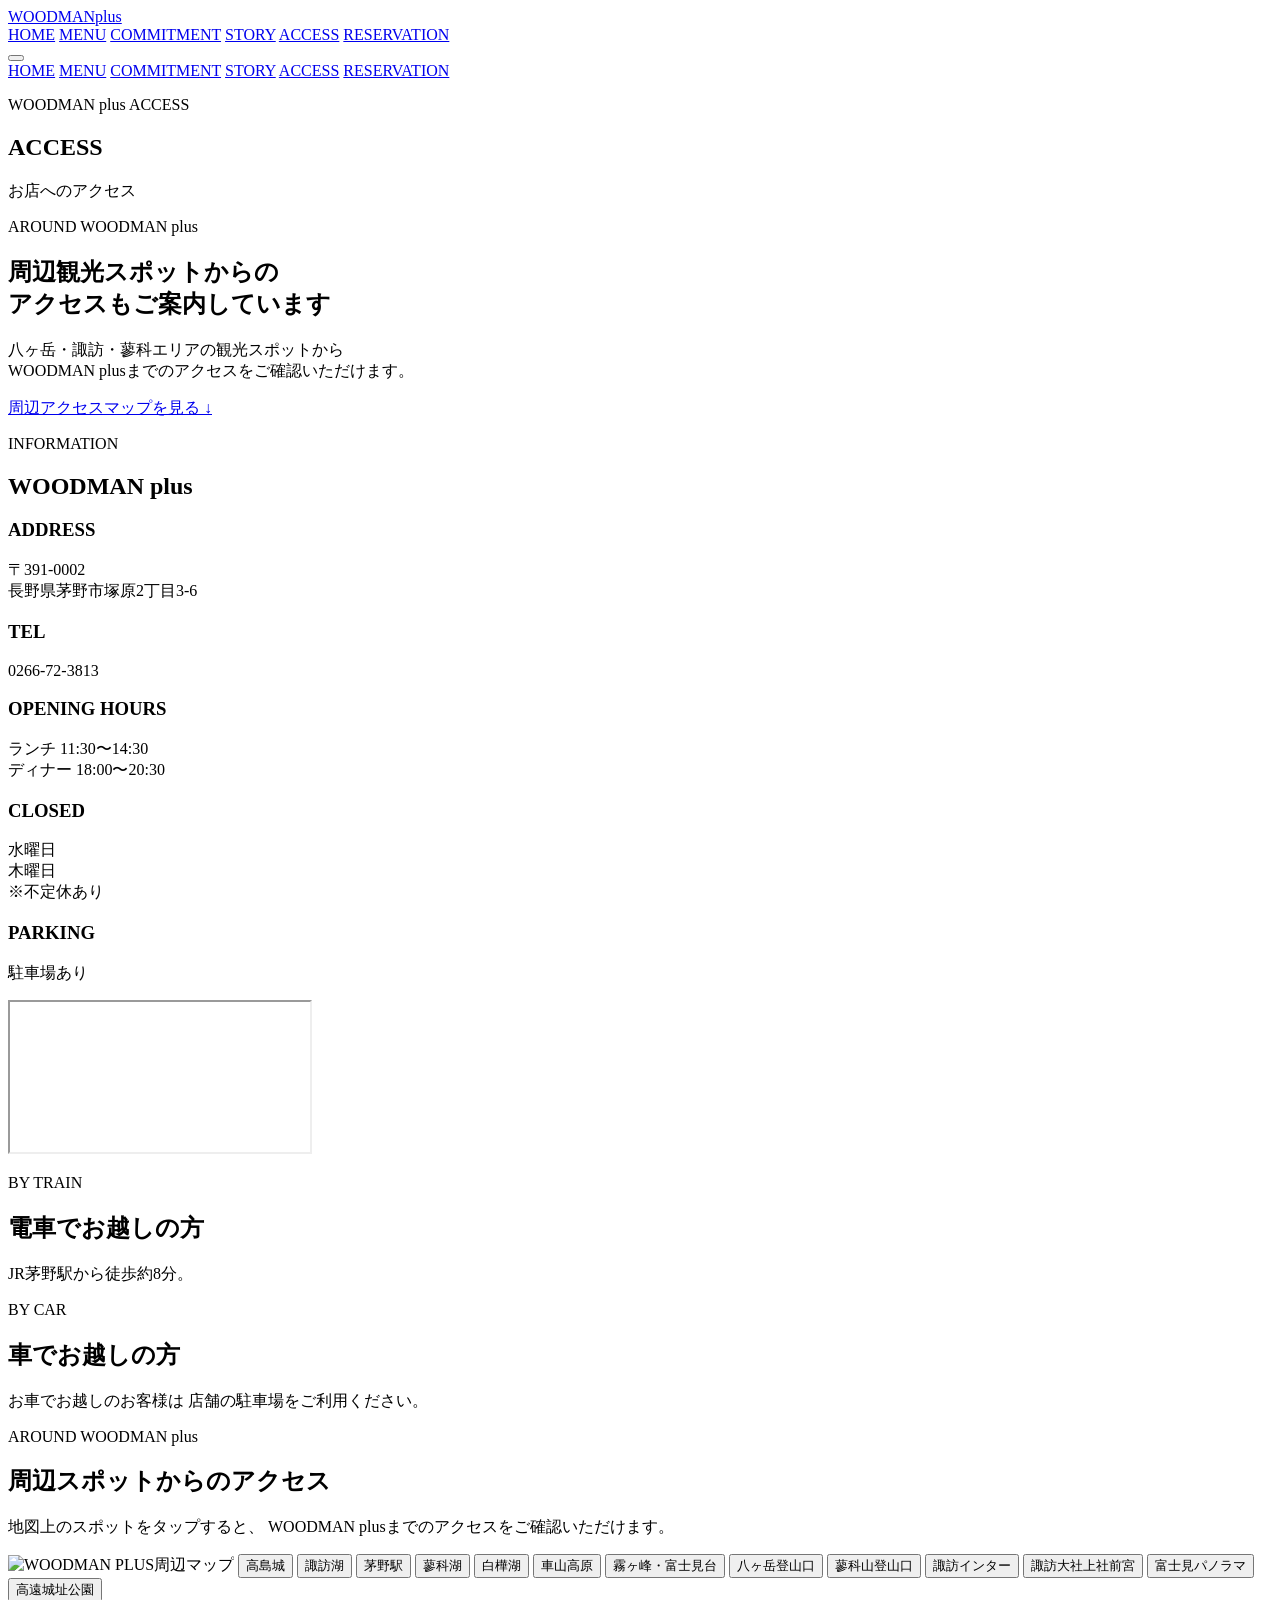
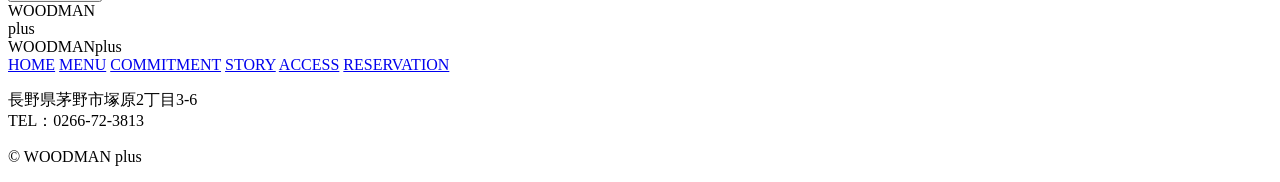
==== access.html @ de9eaa22 "Add files via upload" ====
<!DOCTYPE html>

<html lang="ja">

<head>
    <meta charset="UTF-8">
    <meta name="viewport" content="width=device-width, initial-scale=1.0">
    <title>ACCESS｜WOODMAN PLUS</title>
    <link rel="stylesheet" href="css/style.css">
    <script src="js/script.js" defer></script>
</head>

<body>

<!-- ヘッダー -->
<header class="header">
    <div class="header-inner">

        <a href="index.html" class="logo">
            WOODMAN<span>plus</span>
        </a>

        <!-- PC用ナビゲーション -->
<nav class="nav">
    <a href="index.html">HOME</a>
    <a href="menu.html">MENU</a>
    <a href="commitment.html">COMMITMENT</a>
    <a href="story.html">STORY</a>
    <a href="access.html">ACCESS</a>
    <a href="reservation.html">RESERVATION</a>
</nav>

        <!-- スマホ用メニューボタン -->
        <button
            class="menu-button"
            id="menuButton"
            aria-label="メニューを開く">

            <span></span>
            <span></span>
            <span></span>

        </button>

    </div>

    <!-- スマホ用メニュー -->
<nav class="mobile-nav" id="mobileNav">
    <a href="index.html">HOME</a>
    <a href="menu.html">MENU</a>
    <a href="commitment.html">COMMITMENT</a>
    <a href="story.html">STORY</a>
    <a href="access.html">ACCESS</a>
    <a href="reservation.html">RESERVATION</a>
</nav>

</header>


<!-- メイン -->
<main>

    <!-- ページタイトル -->
    <section class="page-hero">

        <div class="page-hero-inner">

            <p class="section-label">
                WOODMAN plus ACCESS
            </p>

            <h1>
                ACCESS
            </h1>

            <p>
                お店へのアクセス
            </p>

        </div>

    </section>


        <!-- 周辺アクセスマップへの案内 -->
    <section class="area-map-guide">

        <div class="area-map-guide-inner">

            <p class="section-label">
                AROUND WOODMAN plus
            </p>

            <h2>
                周辺観光スポットからの<br>
                アクセスもご案内しています
            </h2>

            <p>
                八ヶ岳・諏訪・蓼科エリアの観光スポットから<br>
                WOODMAN plusまでのアクセスをご確認いただけます。
            </p>

            <a
                href="#areaMap"
                class="area-map-button"
            >
                周辺アクセスマップを見る ↓
            </a>

        </div>

    </section>












    <!-- 店舗情報 -->
    <section class="access-section">

        <div class="access-inner">

            <!-- 店舗情報 -->
            <div class="access-information">

                <p class="section-label">
                    INFORMATION
                </p>

                <h2>
                    WOODMAN plus
                </h2>


                <div class="access-info-list">

                    <!-- 住所 -->
                    <div class="access-info-item">

                        <h3>
                            ADDRESS
                        </h3>

                        <p>
                            〒391-0002<br>
                            長野県茅野市塚原2丁目3-6
                        </p>

                    </div>


                    <!-- 電話番号 -->
                    <div class="access-info-item">

                        <h3>
                            TEL
                        </h3>

                        <p>
                            0266-72-3813
                        </p>

                    </div>


                    <!-- 営業時間 -->
                    <div class="access-info-item">

                        <h3>
                            OPENING HOURS
                        </h3>

                        <p>
                            ランチ 11:30〜14:30<br>
                            ディナー 18:00〜20:30
                        </p>

                    </div>


                    <!-- 定休日 -->
                    <div class="access-info-item">

                        <h3>
                            CLOSED
                        </h3>

                        <p>
                            水曜日<br>
                            木曜日<br>
                            ※不定休あり
                        </p>

                    </div>


                    <!-- 駐車場 -->
                    <div class="access-info-item">

                        <h3>
                            PARKING
                        </h3>

                        <p>
                            駐車場あり
                        </p>

                    </div>

                </div>

            </div>


            <!-- 店舗のGoogleマップ -->
            <div class="access-map">

                <iframe
                    src="https://www.google.com/maps?q=長野県茅野市塚原2丁目3-6&output=embed"
                    loading="lazy"
                    allowfullscreen>
                </iframe>

            </div>

        </div>

    </section>


    <!-- 電車でのアクセス -->
    <section class="access-route">

        <div class="access-route-inner">

            <p class="section-label">
                BY TRAIN
            </p>

            <h2>
                電車でお越しの方
            </h2>

            <p>
                JR茅野駅から徒歩約8分。
            </p>

        </div>

    </section>


    <!-- 車でのアクセス -->
    <section class="access-route access-route-dark">

        <div class="access-route-inner">

            <p class="section-label">
                BY CAR
            </p>

            <h2>
                車でお越しの方
            </h2>

            <p>
                お車でお越しのお客様は
                店舗の駐車場をご利用ください。
            </p>

        </div>

    </section>


    <!-- =========================
         周辺からのアクセスマップ
    ========================= -->

    <section class="area-access" id="areaMap">

        <div class="area-access-inner">

            <p class="section-label">
                AROUND WOODMAN plus
            </p>

            <h2>
                周辺スポットからのアクセス
            </h2>

            <p class="area-access-text">
                地図上のスポットをタップすると、
                WOODMAN plusまでのアクセスをご確認いただけます。
            </p>


            <!-- =========================
                 広域マップ
                 ここに自分で作った地図画像を入れる
            ========================= -->

            <div class="interactive-map">

                <img
                    src="images/area-map.png"
                    alt="WOODMAN PLUS周辺マップ"
                >


                <!-- 高島城 -->
                <button
                    class="map-point point-takashima"
                    data-spot="takashima"
                    type="button">

                    高島城

                </button>


                <!-- 諏訪湖 -->
                <button
                    class="map-point point-suwako"
                    data-spot="suwako"
                    type="button">

                    諏訪湖

                </button>


                <!-- 茅野駅 -->
                <button
                    class="map-point point-chino-station"
                    data-spot="chino-station"
                    type="button">

                    茅野駅

                </button>


                <!-- 蓼科湖 -->
                <button
                    class="map-point point-tateshina-lake"
                    data-spot="tateshina-lake"
                    type="button">

                    蓼科湖

                </button>


                <!-- 白樺湖 -->
                <button
                    class="map-point point-shirakaba-lake"
                    data-spot="shirakaba-lake"
                    type="button">

                    白樺湖

                </button>


                <!-- 車山高原 -->
                <button
                    class="map-point point-kurumayama"
                    data-spot="kurumayama"
                    type="button">

                    車山高原

                </button>


                <!-- 霧ヶ峰・富士見台 -->
                <button
                    class="map-point point-kirigamine"
                    data-spot="kirigamine"
                    type="button">

                    霧ヶ峰・富士見台

                </button>


                <!-- 八ヶ岳登山口 -->
                <button
                    class="map-point point-yatsugatake"
                    data-spot="yatsugatake"
                    type="button">

                    八ヶ岳登山口

                </button>


                <!-- 蓼科山登山口 -->
                <button
                    class="map-point point-tateshina-mountain"
                    data-spot="tateshina-mountain"
                    type="button">

                    蓼科山登山口

                </button>


                <!-- 諏訪インター -->
                <button
                    class="map-point point-suwa-inter"
                    data-spot="suwa-inter"
                    type="button">

                    諏訪インター

                </button>


                <!-- 諏訪大社上社前宮 -->
                <button
                    class="map-point point-suwa-taisha"
                    data-spot="suwa-taisha"
                    type="button">

                    諏訪大社上社前宮

                </button>


                <!-- 富士見パノラマリゾート -->
                <button
                    class="map-point point-fujimi"
                    data-spot="fujimi"
                    type="button">

                    富士見パノラマ

                </button>


                <!-- 高遠城址公園 -->
                <button
                    class="map-point point-takato"
                    data-spot="takato"
                    type="button">

                    高遠城址公園

                </button>


<!-- WOODMAN PLUS -->
<div class="map-shop-point">

    <div class="shop-pin">

        <span>
            WOODMAN<br>
            plus
        </span>

    </div>

</div>




                <!-- スポット詳細ポップアップ -->
<div
    class="spot-detail"
    id="spotDetail">

</div>

            </div>




        </div>

    </section>

</main>


<!-- フッター -->
<footer class="footer">

    <div class="footer-inner">

        <div class="footer-logo">
            WOODMAN<span>plus</span>
        </div>


<nav class="footer-nav">
    <a href="index.html">HOME</a>
    <a href="menu.html">MENU</a>
    <a href="commitment.html">COMMITMENT</a>
    <a href="story.html">STORY</a>
    <a href="access.html">ACCESS</a>
    <a href="reservation.html">RESERVATION</a>
</nav>


        <p class="footer-address">

            長野県茅野市塚原2丁目3-6<br>
            TEL：0266-72-3813

        </p>


        <p class="copyright">
            © WOODMAN plus
        </p>

    </div>

</footer>

</body>

</html>
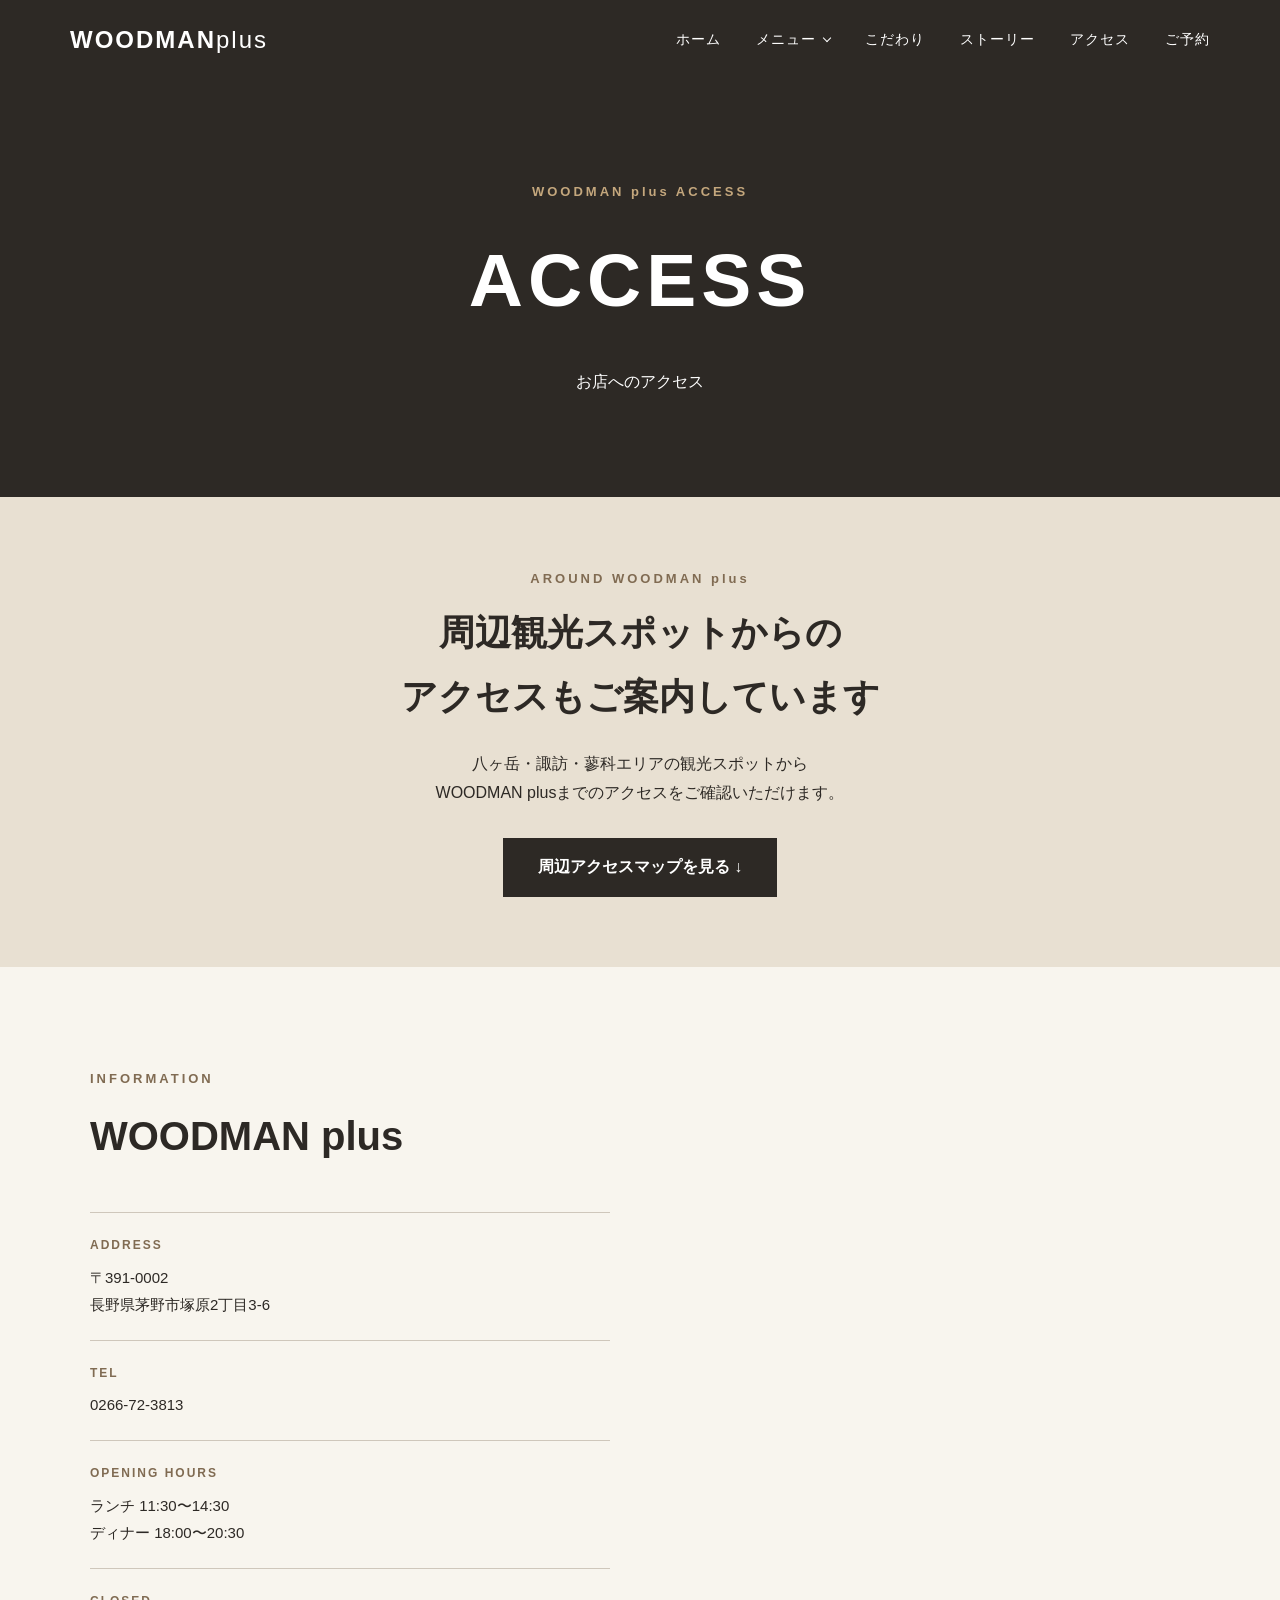
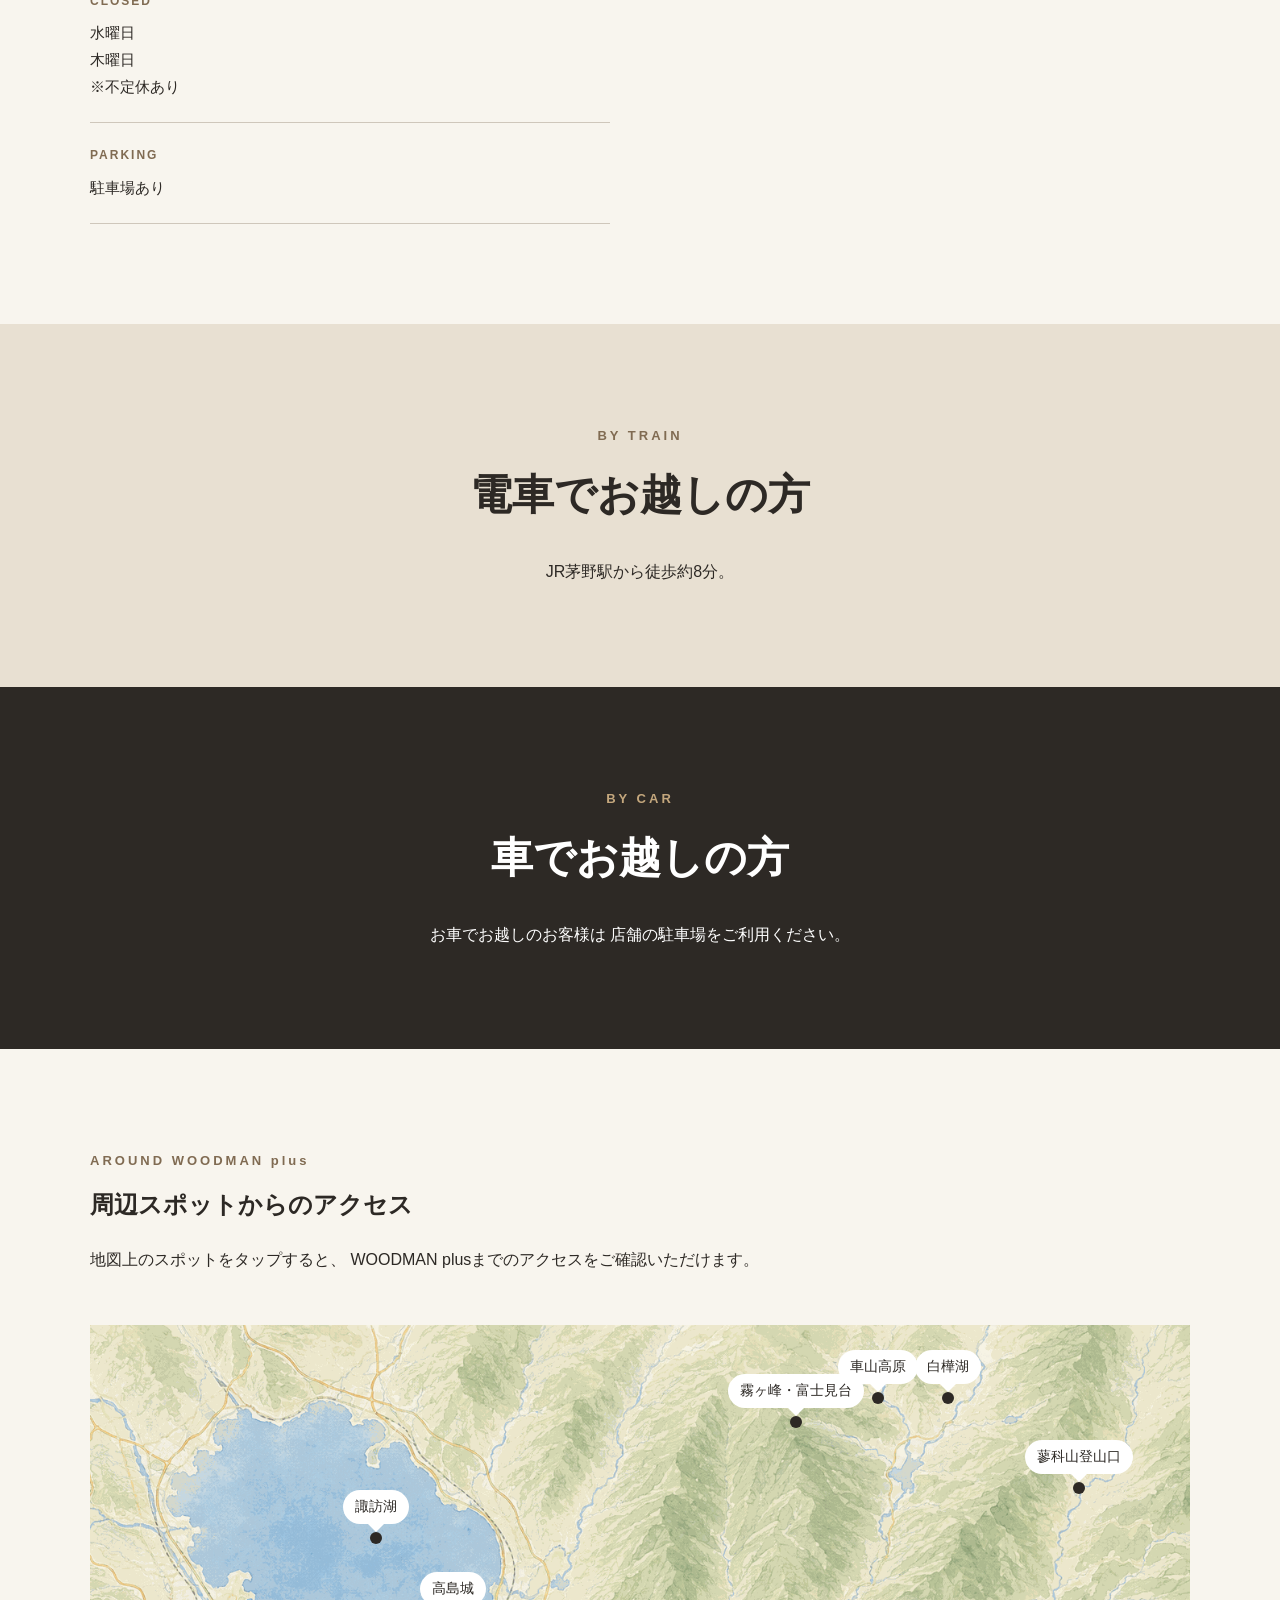
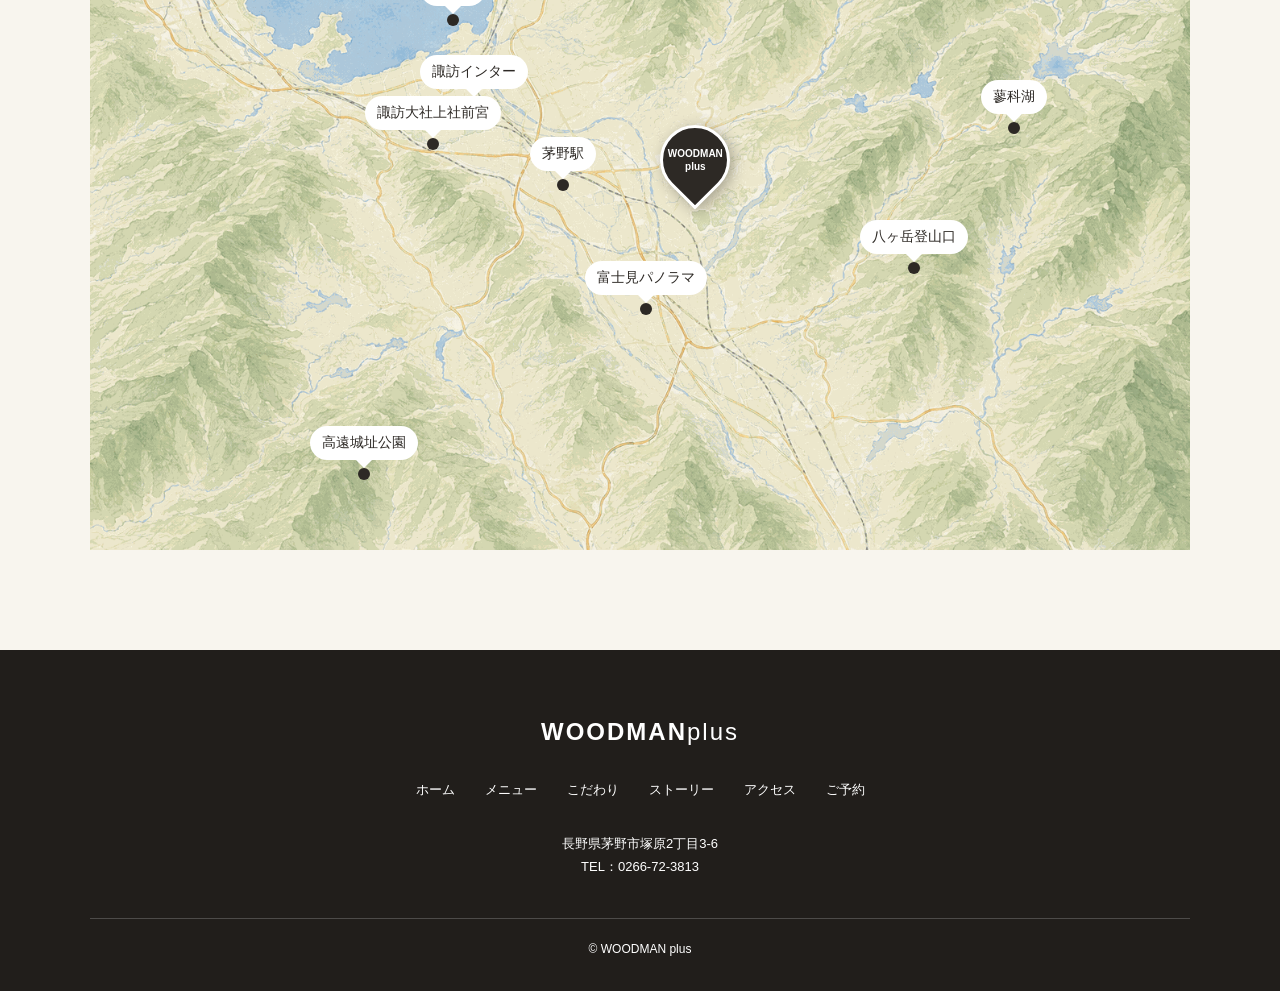
==== commit e49562c6: "いろいろな修正" ====
--- a/access.html
+++ b/access.html
@@ -22,12 +22,19 @@
 
         <!-- PC用ナビゲーション -->
 <nav class="nav">
-    <a href="index.html">HOME</a>
-    <a href="menu.html">MENU</a>
-    <a href="commitment.html">COMMITMENT</a>
-    <a href="story.html">STORY</a>
-    <a href="access.html">ACCESS</a>
-    <a href="reservation.html">RESERVATION</a>
+    <a href="index.html">ホーム</a>
+    <div class="nav-menu">
+        <a class="nav-menu-link" href="menu.html">メニュー</a>
+        <div class="nav-dropdown" aria-label="メニューの項目">
+            <a href="menu.html#hamburg">ハンバーグ <span aria-hidden="true">→</span></a>
+            <a href="menu.html#steak">ステーキ <span aria-hidden="true">→</span></a>
+            <a href="menu.html#drink">ドリンク <span aria-hidden="true">→</span></a>
+        </div>
+    </div>
+    <a href="commitment.html">こだわり</a>
+    <a href="story.html">ストーリー</a>
+    <a href="access.html">アクセス</a>
+    <a href="reservation.html">ご予約</a>
 </nav>
 
         <!-- スマホ用メニューボタン -->
@@ -46,12 +53,20 @@
 
     <!-- スマホ用メニュー -->
 <nav class="mobile-nav" id="mobileNav">
-    <a href="index.html">HOME</a>
-    <a href="menu.html">MENU</a>
-    <a href="commitment.html">COMMITMENT</a>
-    <a href="story.html">STORY</a>
-    <a href="access.html">ACCESS</a>
-    <a href="reservation.html">RESERVATION</a>
+    <a href="index.html">ホーム</a>
+    <div class="mobile-menu-row">
+        <a href="menu.html">メニュー</a>
+        <button class="mobile-subnav-toggle" type="button" aria-expanded="false" aria-controls="mobileMenuSubnav" aria-label="メニューの項目を開く">›</button>
+    </div>
+    <div class="mobile-subnav" id="mobileMenuSubnav" aria-label="メニューの項目">
+        <a class="mobile-subnav-link" href="menu.html#hamburg">ハンバーグ</a>
+        <a class="mobile-subnav-link" href="menu.html#steak">ステーキ</a>
+        <a class="mobile-subnav-link" href="menu.html#drink">ドリンク</a>
+    </div>
+    <a href="commitment.html">こだわり</a>
+    <a href="story.html">ストーリー</a>
+    <a href="access.html">アクセス</a>
+    <a href="reservation.html">ご予約</a>
 </nav>
 
 </header>
@@ -506,12 +521,12 @@
 
 
 <nav class="footer-nav">
-    <a href="index.html">HOME</a>
-    <a href="menu.html">MENU</a>
-    <a href="commitment.html">COMMITMENT</a>
-    <a href="story.html">STORY</a>
-    <a href="access.html">ACCESS</a>
-    <a href="reservation.html">RESERVATION</a>
+    <a href="index.html">ホーム</a>
+    <a href="menu.html">メニュー</a>
+    <a href="commitment.html">こだわり</a>
+    <a href="story.html">ストーリー</a>
+    <a href="access.html">アクセス</a>
+    <a href="reservation.html">ご予約</a>
 </nav>
 
 
--- a/css/style.css
+++ b/css/style.css
@@ -0,0 +1,3289 @@
+/* =========================
+   全体
+========================= */
+
+* {
+    box-sizing: border-box;
+    margin: 0;
+    padding: 0;
+}
+
+html {
+    scroll-behavior: smooth;
+}
+
+body {
+    font-family:
+        "Yu Gothic",
+        "Hiragino Kaku Gothic ProN",
+        sans-serif;
+
+    color: #2d2925;
+    background-color: #f8f5ee;
+    line-height: 1.8;
+}
+
+img {
+    display: block;
+    width: 100%;
+}
+
+a {
+    color: inherit;
+    text-decoration: none;
+}
+
+
+/* =========================
+   ヘッダー
+========================= */
+
+.header {
+    position: sticky;
+    top: 0;
+    z-index: 1000;
+
+    background-color: #2d2925;
+    color: #ffffff;
+}
+
+.header-inner {
+    display: flex;
+    align-items: center;
+    justify-content: space-between;
+
+    max-width: 1200px;
+    height: 80px;
+    margin: 0 auto;
+    padding: 0 30px;
+}
+
+.logo {
+    font-size: 24px;
+    font-weight: bold;
+    letter-spacing: 2px;
+}
+
+.logo span {
+    font-weight: normal;
+}
+
+.nav {
+    display: flex;
+    gap: 35px;
+}
+
+.nav a {
+    font-size: 14px;
+    letter-spacing: 1px;
+    transition: 0.3s;
+}
+
+.nav a:hover {
+    opacity: 0.6;
+}
+
+
+/* =========================
+   スマホメニュー
+========================= */
+
+.menu-button {
+    display: none;
+
+    width: 45px;
+    height: 45px;
+
+    border: none;
+    background: transparent;
+
+    cursor: pointer;
+}
+
+.menu-button span {
+    display: block;
+
+    width: 28px;
+    height: 2px;
+    margin: 6px auto;
+
+    background-color: #ffffff;
+
+    transition:
+        transform 0.3s ease,
+        opacity 0.3s ease;
+}
+
+.menu-button.active span:nth-child(1) {
+    transform: translateY(7px) rotate(45deg);
+}
+
+.menu-button.active span:nth-child(2) {
+    opacity: 0;
+}
+
+.menu-button.active span:nth-child(3) {
+    transform: translateY(-7px) rotate(-45deg);
+}
+
+.mobile-nav {
+    display: none;
+}
+
+
+/* =========================
+   ボタン
+========================= */
+
+.btn {
+    display: inline-block;
+
+    width: fit-content;
+    padding: 13px 35px;
+
+    background-color: #ffffff;
+    color: #2d2925;
+
+    font-weight: bold;
+
+    transition: 0.3s;
+}
+
+.btn:hover {
+    transform: translateY(-3px);
+}
+
+.btn-dark {
+    margin-top: 40px;
+
+    background-color: #2d2925;
+    color: #ffffff;
+}
+
+
+/* =========================
+   セクション共通
+========================= */
+
+.section {
+    padding: 100px 20px;
+}
+
+.section-inner {
+    max-width: 1100px;
+    margin: 0 auto;
+}
+
+.section-label {
+    margin-bottom: 10px;
+
+    color: #806b52;
+
+    font-size: 13px;
+    font-weight: bold;
+    letter-spacing: 3px;
+}
+
+.section h2 {
+    margin-bottom: 35px;
+
+    font-size: clamp(30px, 4vw, 48px);
+    line-height: 1.4;
+}
+
+
+/* =========================
+   ページ共通ヒーロー
+========================= */
+
+.page-hero {
+    padding: 100px 20px;
+
+    background-color: #2d2925;
+    color: #ffffff;
+
+    text-align: center;
+}
+
+.page-hero-inner {
+    max-width: 900px;
+    margin: 0 auto;
+}
+
+.page-hero h1 {
+    margin-bottom: 20px;
+
+    font-size: clamp(45px, 7vw, 75px);
+    letter-spacing: 5px;
+}
+
+.page-hero .section-label {
+    color: #c4a77d;
+}
+
+.page-hero p:last-child {
+    font-size: 16px;
+}
+
+
+/* =========================
+   HOME
+========================= */
+
+/* ---------- メインビジュアル ---------- */
+
+.hero {
+    position: relative;
+
+    height: 720px;
+
+    overflow: hidden;
+}
+
+.hero-image {
+    position: absolute;
+    inset: 0;
+}
+
+.hero-image img {
+    height: 100%;
+
+    object-fit: cover;
+}
+
+.hero-image::after {
+    content: "";
+
+    position: absolute;
+    inset: 0;
+
+    background:
+        linear-gradient(
+            90deg,
+            rgba(0, 0, 0, 0.65),
+            rgba(0, 0, 0, 0.15)
+        );
+}
+
+.hero-content {
+    position: relative;
+    z-index: 2;
+
+    display: flex;
+    flex-direction: column;
+    justify-content: center;
+
+    max-width: 1200px;
+    height: 100%;
+    margin: 0 auto;
+    padding: 0 30px;
+
+    color: #ffffff;
+}
+
+.hero-subtitle {
+    margin-bottom: 20px;
+
+    font-size: 14px;
+    letter-spacing: 4px;
+}
+
+.hero h1 {
+    margin-bottom: 20px;
+
+    font-size: clamp(42px, 6vw, 78px);
+    line-height: 1.2;
+}
+
+.hero-content > p:not(.hero-subtitle) {
+    margin-bottom: 35px;
+
+    font-size: 20px;
+}
+
+
+/* ---------- 予約のお知らせ ---------- */
+
+.welcome-text {
+    position: relative;
+
+    display: inline-block;
+}
+
+.reservation-notice {
+    position: absolute;
+
+    left: 90%;
+    bottom: 100%;
+
+    margin-bottom: 10px;
+    padding: 60px 70px;
+
+    background-color: #ffffff;
+    color: #2d2925;
+
+    border-radius:
+        50% 45% 55% 40%
+        / 45% 55% 40% 50%;
+
+    font-size: 20px;
+    font-weight: bold;
+    line-height: 1.6;
+    white-space: nowrap;
+
+    opacity: 0;
+
+    animation: noticeFadeIn 1.5s ease forwards;
+}
+
+.reservation-notice::after {
+    content: "";
+
+    position: absolute;
+
+    left: 30%;
+    bottom: -6px;
+
+    transform: translateX(-50%);
+
+    border-top: 12px solid #ffffff;
+    border-right: 12px solid transparent;
+    border-left: 12px solid transparent;
+}
+
+@keyframes noticeFadeIn {
+    from {
+        opacity: 0;
+    }
+
+    to {
+        opacity: 1;
+    }
+}
+
+
+/* ---------- ABOUT ---------- */
+
+.about-preview {
+    background-color: #f8f5ee;
+}
+
+.section-text {
+    max-width: 700px;
+    margin-bottom: 20px;
+}
+
+.text-link {
+    display: inline-block;
+
+    margin-top: 15px;
+
+    font-weight: bold;
+
+    border-bottom: 1px solid #2d2925;
+
+    transition: 0.3s;
+}
+
+.text-link:hover {
+    opacity: 0.5;
+}
+
+
+/* ---------- MENU ---------- */
+
+.menu-preview {
+    background-color: #e8e0d2;
+}
+
+.menu-cards {
+    display: grid;
+
+    grid-template-columns: repeat(3, 1fr);
+    gap: 25px;
+}
+
+.menu-preview .menu-card {
+    background-color: #ffffff;
+}
+
+.menu-preview .menu-card img {
+    height: 250px;
+
+    object-fit: cover;
+}
+
+.menu-preview .menu-card-content {
+    padding: 25px;
+}
+
+.menu-preview .menu-card h3 {
+    margin-bottom: 10px;
+
+    font-size: 22px;
+}
+
+.menu-preview .menu-card p {
+    font-size: 14px;
+}
+
+
+/* ---------- 営業案内 ---------- */
+
+.information {
+    background-color: #2d2925;
+    color: #ffffff;
+}
+
+.information .section-label {
+    color: #c4a77d;
+}
+
+.information-box {
+    display: grid;
+
+    grid-template-columns: repeat(3, 1fr);
+
+    border-top: 1px solid rgba(255, 255, 255, 0.4);
+    border-bottom: 1px solid rgba(255, 255, 255, 0.4);
+}
+
+.info-item {
+    padding: 30px;
+
+    border-right: 1px solid rgba(255, 255, 255, 0.4);
+}
+
+.info-item:last-child {
+    border-right: none;
+}
+
+.info-item h3 {
+    margin-bottom: 10px;
+
+    color: #c4a77d;
+}
+
+.notice {
+    margin-top: 25px;
+
+    font-size: 13px;
+}
+
+
+/* ---------- ACCESS ---------- */
+
+.access-preview {
+    background-color: #f8f5ee;
+}
+
+.access-content {
+    display: grid;
+
+    grid-template-columns: 1.2fr 1fr;
+    gap: 50px;
+
+    align-items: center;
+}
+
+.access-content img {
+    height: 400px;
+
+    object-fit: cover;
+}
+
+.access-text p {
+    margin-bottom: 20px;
+}
+
+
+/* =========================
+   MENUページ
+========================= */
+
+/* ---------- メニュー全体 ---------- */
+
+.menu-section {
+    padding: 80px 20px;
+
+    background-color: #f8f5ee;
+}
+
+.menu-inner {
+    max-width: 1100px;
+    margin: 0 auto;
+}
+
+
+/* ---------- カテゴリーナビ ---------- */
+
+.menu-category-nav {
+    display: flex;
+    justify-content: center;
+
+    gap: 15px;
+
+    margin-bottom: 100px;
+}
+
+.menu-category-nav a {
+    min-width: 150px;
+    padding: 15px 25px;
+
+    border: 1px solid #2d2925;
+
+    text-align: center;
+
+    font-size: 13px;
+    letter-spacing: 2px;
+
+    transition: 0.3s;
+}
+
+.menu-category-nav a:hover {
+    background-color: #2d2925;
+    color: #ffffff;
+}
+
+
+/* ---------- カテゴリー ---------- */
+
+.menu-category {
+    margin-bottom: 120px;
+}
+
+.category-title {
+    margin-bottom: 40px;
+
+    text-align: center;
+}
+
+.category-title h2 {
+    font-size: 42px;
+}
+
+
+/* ---------- メニューカード ---------- */
+
+.menu-grid {
+    display: grid;
+
+    grid-template-columns: repeat(2, 1fr);
+    gap: 40px;
+}
+
+.menu-section .menu-card {
+    overflow: hidden;
+
+    background-color: #ffffff;
+
+    box-shadow:
+        0 5px 20px rgba(0, 0, 0, 0.08);
+}
+
+.menu-card-image {
+    overflow: hidden;
+
+    aspect-ratio: 4 / 3;
+}
+
+.menu-card-image img {
+    width: 100%;
+    height: 100%;
+
+    object-fit: cover;
+
+    transition: transform 0.5s;
+}
+
+.menu-section .menu-card:hover .menu-card-image img {
+    transform: scale(1.04);
+}
+
+.menu-section .menu-card-content {
+    padding: 25px 30px 30px;
+}
+
+.menu-card-category {
+    margin-bottom: 5px;
+
+    color: #806b52;
+
+    font-size: 11px;
+    letter-spacing: 2px;
+}
+
+.menu-section .menu-card h3 {
+    margin-bottom: 8px;
+
+    font-size: 24px;
+}
+
+.menu-card-price {
+    margin-bottom: 20px;
+
+    font-size: 18px;
+    font-weight: bold;
+}
+
+
+/* ---------- 詳細ボタン ---------- */
+
+.detail-button {
+    width: 100%;
+    padding: 13px;
+
+    border: 1px solid #2d2925;
+
+    background-color: transparent;
+    color: #2d2925;
+
+    font-family: inherit;
+
+    cursor: pointer;
+
+    transition: 0.3s;
+}
+
+.detail-button:hover {
+    background-color: #2d2925;
+    color: #ffffff;
+}
+
+
+/* ---------- ドリンク ---------- */
+
+.drink-list {
+    max-width: 800px;
+    margin: 0 auto;
+
+    background-color: #ffffff;
+}
+
+.drink-item {
+    padding: 20px 25px;
+
+    border-bottom: 1px solid #ddd6ca;
+}
+
+.drink-item:last-child {
+    border-bottom: none;
+}
+
+.drink-item-header {
+    display: flex;
+    justify-content: space-between;
+
+    gap: 20px;
+}
+
+.drink-item-header span:first-child {
+    font-weight: 700;
+}
+
+.drink-name {
+    font-size: 17px;
+    font-weight: bold;
+}
+
+.drink-price {
+    white-space: nowrap;
+
+    font-weight: bold;
+}
+
+.drink-description {
+    margin-top: 5px;
+
+    color: #806b52;
+
+    font-size: 13px;
+}
+
+
+/* ---------- 冬季限定 ---------- */
+
+.winter-title {
+    margin-top: 40px;
+    margin-bottom: 20px;
+    padding-top: 20px;
+
+    border-top: 1px solid #cfc7bb;
+
+    color: #806b52;
+
+    text-align: center;
+
+    font-size: 12px;
+    letter-spacing: 2px;
+}
+
+.winter-title span {
+    display: block;
+
+    margin-top: 5px;
+
+    color: #2d2925;
+
+    font-size: 20px;
+    font-weight: bold;
+    letter-spacing: 1px;
+}
+
+
+/* ---------- アルコール ---------- */
+
+.alcohol-title {
+    margin-top: 45px;
+    margin-bottom: 20px;
+    padding-top: 20px;
+
+    border-top: 1px solid #cfc7bb;
+
+    text-align: center;
+}
+
+.alcohol-title p {
+    margin-bottom: 5px;
+
+    color: #806b52;
+
+    font-size: 12px;
+    letter-spacing: 2px;
+}
+
+.alcohol-title h3 {
+    font-size: 20px;
+    font-weight: bold;
+}
+
+.alcohol-notice {
+    margin-top: 30px;
+    padding: 14px 20px;
+    background-color: #eee8de;
+    border-radius: 6px;
+    color: #6a5e52;
+    font-size: 13px;
+    line-height: 1.6;
+    text-align: center;
+}
+
+
+/* ---------- モーダル ---------- */
+
+.menu-modal {
+    position: fixed;
+    inset: 0;
+    z-index: 2000;
+
+    display: none;
+    justify-content: center;
+    align-items: center;
+
+    padding: 30px;
+
+    background-color: rgba(0, 0, 0, 0.75);
+}
+
+.menu-modal.show {
+    display: flex;
+}
+
+.modal-content {
+    position: relative;
+
+    display: grid;
+
+    grid-template-columns: 1fr 1fr;
+
+    width: min(900px, 100%);
+    max-height: 90vh;
+
+    overflow-y: auto;
+
+    background-color: #f8f5ee;
+}
+
+.modal-content > img {
+    width: 100%;
+    height: 100%;
+    min-height: 500px;
+
+    object-fit: cover;
+}
+
+.modal-text {
+    padding: 50px 40px;
+}
+
+.modal-category {
+    margin-bottom: 5px;
+
+    color: #806b52;
+
+    font-size: 12px;
+    letter-spacing: 2px;
+}
+
+.modal-text h2 {
+    margin-bottom: 10px;
+
+    font-size: 32px;
+}
+
+.modal-price {
+    margin-bottom: 30px;
+
+    font-size: 20px;
+    font-weight: bold;
+}
+
+.modal-details {
+    margin-bottom: 30px;
+
+    border-top: 1px solid #ccc;
+}
+
+.modal-details p {
+    display: grid;
+
+    grid-template-columns: 80px 1fr;
+
+    padding: 12px 0;
+
+    border-bottom: 1px solid #ccc;
+
+    font-size: 14px;
+}
+
+.modal-details strong {
+    font-weight: bold;
+}
+
+.modal-description {
+    font-size: 14px;
+}
+
+.modal-close {
+    position: absolute;
+    top: 15px;
+    right: 15px;
+    z-index: 5;
+
+    width: 40px;
+    height: 40px;
+
+    border: none;
+    border-radius: 50%;
+
+    background-color: rgba(0, 0, 0, 0.7);
+    color: #ffffff;
+
+    font-size: 28px;
+    line-height: 1;
+
+    cursor: pointer;
+}
+
+body.modal-open {
+    overflow: hidden;
+}
+
+
+/* =========================
+   COMMITMENT
+========================= */
+
+/* ---------- 導入 ---------- */
+
+.commitment-intro {
+    padding: 120px 20px;
+
+    background-color: #f8f5ee;
+}
+
+.commitment-intro-inner {
+    max-width: 800px;
+    margin: 0 auto;
+
+    text-align: center;
+}
+
+.commitment-intro h2 {
+    margin-bottom: 35px;
+
+    font-size: clamp(32px, 5vw, 50px);
+    line-height: 1.4;
+}
+
+.commitment-intro p:not(.section-label) {
+    margin-bottom: 20px;
+
+    font-size: 16px;
+}
+
+
+/* ---------- 写真＋文章 ---------- */
+
+.commitment-block {
+    display: grid;
+
+    grid-template-columns: 1fr 1fr;
+
+    max-width: 1200px;
+    min-height: 550px;
+    margin: 0 auto;
+}
+
+.commitment-image {
+    overflow: hidden;
+}
+
+.commitment-image img {
+    width: 100%;
+    height: 100%;
+    min-height: 550px;
+
+    object-fit: cover;
+
+    transition: transform 0.6s;
+}
+
+.commitment-block:hover .commitment-image img {
+    transform: scale(1.03);
+}
+
+.commitment-text {
+    display: flex;
+    flex-direction: column;
+    justify-content: center;
+
+    padding: 80px;
+
+    background-color: #e8e0d2;
+}
+
+.commitment-text h2 {
+    margin-bottom: 30px;
+
+    font-size: clamp(30px, 4vw, 45px);
+    line-height: 1.4;
+}
+
+.commitment-text p:not(.section-label) {
+    margin-bottom: 20px;
+
+    font-size: 15px;
+}
+
+
+/* ---------- 左右反転 ---------- */
+
+.commitment-block-reverse .commitment-image {
+    order: 2;
+}
+
+.commitment-block-reverse .commitment-text {
+    order: 1;
+}
+
+
+/* ---------- 八ヶ岳 ---------- */
+
+.commitment-full {
+    position: relative;
+
+    min-height: 650px;
+
+    overflow: hidden;
+}
+
+.commitment-full-image {
+    position: absolute;
+    inset: 0;
+}
+
+.commitment-full-image img {
+    width: 100%;
+    height: 100%;
+
+    object-fit: cover;
+}
+
+.commitment-full-image::after {
+    content: "";
+
+    position: absolute;
+    inset: 0;
+
+    background:
+        linear-gradient(
+            90deg,
+            rgba(0, 0, 0, 0.65),
+            rgba(0, 0, 0, 0.1)
+        );
+}
+
+.commitment-full-content {
+    position: relative;
+    z-index: 2;
+
+    display: flex;
+    flex-direction: column;
+    justify-content: center;
+
+    max-width: 1100px;
+    min-height: 650px;
+    margin: 0 auto;
+    padding: 80px 30px;
+
+    color: #ffffff;
+}
+
+.commitment-full-content .section-label {
+    color: #c4a77d;
+}
+
+.commitment-full-content h2 {
+    margin-bottom: 30px;
+
+    font-size: clamp(35px, 5vw, 60px);
+}
+
+.commitment-full-content p:not(.section-label) {
+    max-width: 550px;
+
+    font-size: 17px;
+}
+
+
+/* ---------- STORY ---------- */
+
+.commitment-story {
+    padding: 120px 20px;
+
+    background-color: #2d2925;
+    color: #ffffff;
+
+    text-align: center;
+}
+
+.commitment-story-inner {
+    max-width: 750px;
+    margin: 0 auto;
+}
+
+.commitment-story .section-label {
+    color: #c4a77d;
+}
+
+.commitment-story h2 {
+    margin-bottom: 35px;
+
+    font-size: clamp(32px, 5vw, 50px);
+}
+
+.commitment-story p:not(.section-label) {
+    margin-bottom: 20px;
+
+    font-size: 16px;
+}
+
+
+/* =========================
+   NEWSページ
+========================= */
+
+/* ---------- 今回のおすすめ ---------- */
+
+.recommend-section {
+    padding: 100px 20px;
+}
+
+.recommend-inner {
+    max-width: 1100px;
+    margin: 0 auto;
+}
+
+.recommend-text {
+    margin-top: 20px;
+
+    line-height: 1.8;
+}
+
+.recommend-list {
+    margin-top: 50px;
+}
+
+.recommend-card {
+    display: grid;
+
+    grid-template-columns: 1fr 1fr;
+
+    overflow: hidden;
+
+    background-color: #f5f3ef;
+}
+
+.recommend-image img {
+    width: 100%;
+    height: 100%;
+    min-height: 350px;
+
+    object-fit: cover;
+}
+
+.recommend-content {
+    display: flex;
+    flex-direction: column;
+    justify-content: center;
+
+    padding: 60px;
+}
+
+.recommend-date {
+    margin-bottom: 20px;
+
+    color: #777777;
+
+    font-size: 14px;
+}
+
+.recommend-content h3 {
+    margin-bottom: 20px;
+
+    font-size: 28px;
+}
+
+.recommend-content p {
+    line-height: 1.8;
+}
+
+
+/* ---------- NEWS一覧 ---------- */
+
+.news-section {
+    padding: 100px 20px;
+
+    background-color: #2d2925;
+    color: #ffffff;
+}
+
+.news-inner {
+    max-width: 900px;
+    margin: 0 auto;
+}
+
+.news-list {
+    max-height: 500px;
+    margin-top: 50px;
+    padding-right: 10px;
+
+    overflow-y: auto;
+
+    border-top: 1px solid rgba(255, 255, 255, 0.3);
+}
+
+.news-item {
+    display: grid;
+
+    grid-template-columns: 150px 1fr;
+    gap: 30px;
+
+    padding: 30px 10px;
+
+    border-bottom: 1px solid rgba(255, 255, 255, 0.3);
+}
+
+.news-date,
+.news-item time {
+    color: #cccccc;
+
+    font-size: 14px;
+}
+
+.news-content,
+.news-item-content {
+    line-height: 1.8;
+}
+
+
+/* ---------- Instagram ---------- */
+
+.instagram-area {
+    display: flex;
+    align-items: center;
+
+    gap: 15px;
+
+    margin-top: 20px;
+}
+
+.instagram-btn {
+    padding-bottom: 4px;
+
+    color: #ffffff;
+
+    font-size: 15px;
+
+    border-bottom: 1px solid #ffffff;
+
+    transition: 0.3s;
+}
+
+.instagram-btn:hover {
+    opacity: 0.7;
+}
+
+.instagram-bubble {
+    position: relative;
+
+    display: inline-block;
+
+    padding: 8px 14px;
+
+    background-color: #ffffff;
+    color: #2d2925;
+
+    border-radius: 6px;
+
+    font-size: 13px;
+    white-space: nowrap;
+}
+
+.instagram-bubble::before {
+    content: "";
+
+    position: absolute;
+
+    top: 50%;
+    left: -10px;
+
+    transform: translateY(-50%);
+
+    border-top: 7px solid transparent;
+    border-bottom: 7px solid transparent;
+    border-right: 10px solid #ffffff;
+}
+
+
+/* =========================
+   ACCESSページ
+========================= */
+
+/* ---------- 店舗アクセス ---------- */
+
+.access-section {
+    padding: 100px 20px;
+
+    background-color: #f8f5ee;
+}
+
+.access-inner {
+    display: grid;
+
+    grid-template-columns: 1fr 1fr;
+    gap: 60px;
+
+    align-items: start;
+
+    max-width: 1100px;
+    margin: 0 auto;
+}
+
+.access-information h2 {
+    margin-bottom: 40px;
+
+    font-size: 40px;
+}
+
+.access-info-list {
+    border-top: 1px solid #cfc7bb;
+}
+
+.access-info-item {
+    padding: 22px 0;
+
+    border-bottom: 1px solid #cfc7bb;
+}
+
+.access-info-item h3 {
+    margin-bottom: 7px;
+
+    color: #806b52;
+
+    font-size: 12px;
+    letter-spacing: 2px;
+}
+
+.access-info-item p {
+    font-size: 15px;
+}
+
+
+/* ---------- Googleマップ ---------- */
+
+.access-map {
+    width: 100%;
+
+    aspect-ratio: 1 / 1;
+}
+
+.access-map iframe {
+    width: 100%;
+    height: 100%;
+
+    border: 0;
+}
+
+
+/* ---------- アクセス方法 ---------- */
+
+.access-route {
+    padding: 100px 20px;
+
+    background-color: #e8e0d2;
+}
+
+.access-route-inner {
+    max-width: 800px;
+    margin: 0 auto;
+
+    text-align: center;
+}
+
+.access-route h2 {
+    margin-bottom: 25px;
+
+    font-size: 42px;
+}
+
+.access-route .section-label {
+    margin-bottom: 10px;
+}
+
+.access-route-dark {
+    background-color: #2d2925;
+    color: #ffffff;
+}
+
+.access-route-dark .section-label {
+    color: #c4a77d;
+}
+
+
+/* ---------- 営業カレンダー ---------- */
+
+.business-calendar {
+    margin-top: 60px;
+}
+
+.business-calendar h3 {
+    margin-bottom: 25px;
+
+    color: #c4a77d;
+
+    font-size: 24px;
+
+    text-align: center;
+}
+
+.calendar-frame {
+    width: 100%;
+    max-width: 900px;
+    margin: 0 auto;
+
+    background-color: #ffffff;
+}
+
+.calendar-frame iframe {
+    display: block;
+
+    width: 100%;
+    min-height: 600px;
+
+    border: 0;
+}
+
+
+/* ---------- 周辺アクセスマップ ---------- */
+
+.area-access {
+    padding: 100px 20px;
+}
+
+.area-access-inner {
+    max-width: 1100px;
+    margin: 0 auto;
+}
+
+.area-access-text {
+    margin-top: 20px;
+
+    line-height: 1.8;
+}
+
+.interactive-map {
+    position: relative;
+
+    width: 100%;
+
+    margin-top: 50px;
+}
+
+.interactive-map img {
+    display: block;
+
+    width: 100%;
+    height: auto;
+}
+
+
+
+/* =========================
+   周辺アクセスマップへの案内
+========================= */
+
+.area-map-guide {
+
+    padding: 70px 20px;
+
+    background-color: #e8e0d2;
+
+}
+
+
+.area-map-guide-inner {
+
+    max-width: 900px;
+
+    margin: 0 auto;
+
+    text-align: center;
+
+}
+
+
+.area-map-guide h2 {
+
+    margin-bottom: 20px;
+
+    font-size: 36px;
+
+}
+
+
+.area-map-guide p {
+
+    line-height: 1.8;
+
+}
+
+
+.area-map-button {
+
+    display: inline-block;
+
+    margin-top: 30px;
+
+    padding: 15px 35px;
+
+    background-color: #2d2925;
+
+    color: #ffffff;
+
+    text-decoration: none;
+
+    font-weight: bold;
+
+    transition: 0.3s;
+
+}
+
+
+.area-map-button:hover {
+
+    transform: translateY(-3px);
+
+}
+
+
+#areaMap {
+
+    scroll-margin-top: 100px;
+
+}
+
+
+
+
+
+
+
+
+
+
+/* ---------- 地図上のスポット ---------- */
+
+.map-point {
+    position: absolute;
+    z-index: 10;
+
+    padding: 8px 12px;
+
+    border: none;
+    border-radius: 20px;
+
+    background-color: #ffffff;
+    color: #2d2925;
+
+    font-size: 14px;
+
+    cursor: pointer;
+
+    transition: 0.3s;
+
+    overflow: visible;
+}
+
+.map-point::before {
+    content: "";
+
+    position: absolute;
+
+    left: 50%;
+    bottom: -8px;
+
+    transform: translateX(-50%);
+
+    border-top: 8px solid #ffffff;
+    border-right: 8px solid transparent;
+    border-left: 8px solid transparent;
+}
+
+.map-point::after {
+    content: "";
+
+    position: absolute;
+
+    left: 50%;
+    bottom: -20px;
+
+    transform: translateX(-50%);
+
+    width: 12px;
+    height: 12px;
+
+    background-color: #2d2925;
+
+    border-radius: 50%;
+}
+
+.map-point:hover {
+    transform: scale(1.08);
+}
+
+
+/* ---------- 各スポットの位置 ---------- */
+
+.point-takashima {
+    top: 30%;
+    left: 30%;
+}
+
+.point-suwako {
+    top: 20%;
+    left: 23%;
+}
+
+.point-chino-station {
+    top: 50%;
+    left: 40%;
+}
+
+.point-tateshina-lake {
+    top: 43%;
+    left: 81%;
+}
+
+.point-shirakaba-lake {
+    top: 3%;
+    left: 75%;
+}
+
+.point-kurumayama {
+    top: 3%;
+    left: 68%;
+}
+
+.point-kirigamine {
+    top: 6%;
+    left: 58%;
+}
+
+.point-yatsugatake {
+    top: 60%;
+    left: 70%;
+}
+
+.point-tateshina-mountain {
+    top: 14%;
+    left: 85%;
+}
+
+.point-suwa-inter {
+    top: 40%;
+    left: 30%;
+}
+
+.point-suwa-taisha {
+    top: 45%;
+    left: 25%;
+}
+
+.point-fujimi {
+    top: 65%;
+    left: 45%;
+}
+
+.point-takato {
+    top: 85%;
+    left: 20%;
+}
+
+
+/* ---------- WOODMAN PLUSの位置 ---------- */
+
+/* =========================
+   WOODMAN PLUSの位置
+========================= */
+
+.map-shop-point {
+
+    position: absolute;
+    z-index: 15;
+
+    top: 57%;
+    left: 55%;
+
+    transform: translate(-50%, -100%);
+
+    display: flex;
+    flex-direction: column;
+    align-items: center;
+
+}
+
+
+/* ---------- 店舗ピン ---------- */
+
+.shop-pin {
+
+    position: relative;
+
+    display: flex;
+    align-items: center;
+    justify-content: center;
+
+    width: 70px;
+    height: 70px;
+
+    background-color: #2d2925;
+    color: #ffffff;
+
+    border: 3px solid #ffffff;
+    border-radius: 50% 50% 50% 0;
+
+    transform: rotate(-45deg);
+
+    box-shadow:
+        0 5px 15px rgba(0, 0, 0, 0.3);
+
+}
+
+
+/* ピンの文字 */
+
+.shop-pin span {
+
+    transform: rotate(45deg);
+
+    font-size: 10px;
+    font-weight: bold;
+
+    line-height: 1.3;
+
+    text-align: center;
+
+}
+
+
+
+/* ---------- スポット詳細 ---------- */
+
+.spot-detail {
+    position: absolute;
+    top: 0;
+    left: 0;
+    z-index: 20;
+
+    display: none;
+    justify-content: center;
+    align-items: center;
+
+    width: 100%;
+    height: 100%;
+}
+
+.spot-detail.active {
+    display: flex;
+}
+
+.spot-detail-card {
+    position: relative;
+
+    width: 45%;
+    max-width: 450px;
+
+    padding: 15px;
+
+    background-color: #ffffff;
+
+    border-radius: 10px;
+
+    box-shadow:
+        0 10px 30px rgba(0, 0, 0, 0.25);
+}
+
+.spot-detail-card img {
+    display: block;
+
+    width: 100%;
+    height: 220px;
+
+    object-fit: cover;
+}
+
+.spot-detail-content {
+    padding: 20px 10px 10px;
+
+    text-align: center;
+}
+
+.spot-detail-content h3 {
+    margin-bottom: 15px;
+
+    font-size: 24px;
+}
+
+.spot-detail-content p {
+    margin: 5px 0;
+}
+
+.spot-time {
+    margin-top: 15px;
+
+    font-size: 24px;
+    font-weight: bold;
+}
+
+.spot-close {
+    position: absolute;
+    top: -15px;
+    right: -15px;
+    z-index: 30;
+
+    width: 40px;
+    height: 40px;
+
+    border: none;
+    border-radius: 50%;
+
+    background-color: #2d2925;
+    color: #ffffff;
+
+    font-size: 24px;
+
+    cursor: pointer;
+}
+
+.spot-close:hover {
+    transform: scale(1.1);
+}
+
+
+/* =========================
+   RESERVATIONページ
+========================= */
+
+.reservation-section {
+    padding: 100px 20px;
+}
+
+.reservation-inner {
+    max-width: 900px;
+    margin: 0 auto;
+
+    text-align: center;
+}
+
+
+/* ---------- 説明 ---------- */
+
+.reservation-inner h2 {
+    margin-top: 20px;
+
+    font-size: 36px;
+    line-height: 1.5;
+}
+
+.reservation-text {
+    margin-top: 30px;
+
+    line-height: 2;
+}
+
+
+/* ---------- 電話番号 ---------- */
+
+.reservation-phone {
+    margin-top: 50px;
+    padding: 40px 20px;
+
+    background-color: #2d2925;
+    color: #ffffff;
+}
+
+.reservation-phone-label {
+    margin-bottom: 10px;
+
+    font-size: 14px;
+    letter-spacing: 2px;
+}
+
+.reservation-phone a {
+    color: #ffffff;
+
+    font-size: 36px;
+    font-weight: bold;
+}
+
+.reservation-phone-text {
+    margin-top: 15px;
+
+    font-size: 14px;
+
+    opacity: 0.8;
+}
+
+
+/* ---------- 営業時間 ---------- */
+
+.reservation-info {
+    display: grid;
+
+    grid-template-columns: repeat(3, 1fr);
+    gap: 20px;
+
+    margin-top: 50px;
+}
+
+.reservation-info-item {
+    padding: 30px 20px;
+
+    background-color: #f5f3ef;
+}
+
+.reservation-info-item h3 {
+    margin-bottom: 20px;
+
+    font-size: 14px;
+    letter-spacing: 1px;
+}
+
+.reservation-info-item p {
+    line-height: 1.8;
+}
+
+
+/* ---------- 注意事項 ---------- */
+
+.reservation-notice-box {
+    margin-top: 50px;
+    padding: 30px;
+
+    border: 1px solid #ddd;
+}
+
+.reservation-notice-box h3 {
+    margin-bottom: 15px;
+}
+
+.reservation-notice-box p {
+    line-height: 1.8;
+}
+
+
+/* =========================
+   フッター
+========================= */
+
+.footer {
+    padding: 60px 20px 30px;
+
+    background-color: #211e1b;
+    color: #ffffff;
+}
+
+.footer-inner {
+    max-width: 1100px;
+    margin: 0 auto;
+
+    text-align: center;
+}
+
+.footer-logo {
+    margin-bottom: 25px;
+
+    font-size: 24px;
+    font-weight: bold;
+    letter-spacing: 2px;
+}
+
+.footer-logo span {
+    font-weight: normal;
+}
+
+.footer-nav {
+    display: flex;
+    justify-content: center;
+
+    gap: 30px;
+
+    margin-bottom: 30px;
+}
+
+.footer-nav a {
+    font-size: 13px;
+}
+
+.footer-address {
+    margin-bottom: 40px;
+
+    font-size: 13px;
+}
+
+.copyright {
+    padding-top: 20px;
+
+    border-top: 1px solid rgba(255, 255, 255, 0.2);
+
+    font-size: 12px;
+}
+
+
+/* =========================
+   スマホ対応
+========================= */
+
+@media (max-width: 768px) {
+
+    /* ---------- 共通 ---------- */
+
+    .page-hero {
+        padding: 70px 20px;
+    }
+
+    .page-hero h1 {
+        font-size: clamp(24px, 7vw, 36px);
+        letter-spacing: 0.04em;
+        overflow-wrap: anywhere;
+    }
+
+    .section {
+        padding: 70px 20px;
+    }
+
+    .section h2 {
+        font-size: 32px;
+    }
+
+
+    /* ---------- ヘッダー ---------- */
+
+    .header-inner {
+        height: 65px;
+        padding: 0 20px;
+    }
+
+    .logo {
+        font-size: 20px;
+    }
+
+    .nav {
+        display: none;
+    }
+
+    .menu-button {
+        display: block;
+    }
+
+    .mobile-nav {
+        display: none;
+        flex-direction: column;
+
+        background-color: #f8f5ee;
+    }
+
+    .mobile-nav.active {
+        display: flex;
+    }
+
+    .mobile-nav a {
+        padding: 18px 25px;
+
+        border-top: 1px solid #ddd5c9;
+
+        color: #2d2925;
+
+        text-align: center;
+
+        font-size: 14px;
+        letter-spacing: 2px;
+
+        transition: 0.3s;
+    }
+
+    .mobile-nav a:hover {
+        background-color: #2d2925;
+        color: #ffffff;
+    }
+
+
+    /* ---------- HOME ---------- */
+
+    .hero {
+        height: 600px;
+    }
+
+    .hero-content {
+        padding: 0 25px;
+    }
+
+    .hero h1 {
+        font-size: 42px;
+    }
+
+    .hero-content > p:not(.hero-subtitle) {
+        font-size: 17px;
+    }
+
+    .reservation-notice {
+        left: 70%;
+        bottom: 100%;
+
+        margin-bottom: 10px;
+        padding: 30px 50px;
+
+        font-size: 15px;
+    }
+
+    .menu-cards {
+        grid-template-columns: 1fr;
+        gap: 20px;
+    }
+
+    .menu-preview .menu-card img {
+        height: 230px;
+    }
+
+    .information-box {
+        grid-template-columns: 1fr;
+    }
+
+    .info-item {
+        border-right: none;
+        border-bottom: 1px solid rgba(255, 255, 255, 0.4);
+    }
+
+    .info-item:last-child {
+        border-bottom: none;
+    }
+
+    .access-content {
+        grid-template-columns: 1fr;
+        gap: 30px;
+    }
+
+    .access-content img {
+        height: 280px;
+    }
+
+
+    /* ---------- MENU ---------- */
+
+    .menu-section {
+        padding: 60px 15px;
+    }
+
+    .menu-category-nav {
+        gap: 8px;
+        flex-wrap: wrap;
+
+        margin-bottom: 70px;
+    }
+
+    .menu-category-nav a {
+        flex: 1;
+
+        min-width: auto;
+        padding: 12px 5px;
+
+        font-size: 11px;
+    }
+
+    .menu-category {
+        margin-bottom: 80px;
+    }
+
+    .category-title h2 {
+        font-size: 32px;
+    }
+
+    .menu-grid {
+        grid-template-columns: 1fr;
+        gap: 25px;
+    }
+
+    .menu-section .menu-card-content {
+        padding: 20px;
+    }
+
+    .menu-section .menu-card h3 {
+        font-size: 21px;
+    }
+
+    .drink-item {
+        padding: 15px 18px;
+    }
+
+    .menu-modal {
+        padding: 15px;
+    }
+
+    .modal-content {
+        display: block;
+
+        max-height: 90vh;
+    }
+
+    .modal-content > img {
+        height: 280px;
+        min-height: 0;
+    }
+
+    .modal-text {
+        padding: 30px 25px;
+    }
+
+    .modal-text h2 {
+        font-size: 27px;
+    }
+
+
+    /* ---------- COMMITMENT ---------- */
+
+    .commitment-intro {
+        padding: 80px 20px;
+    }
+
+    .commitment-intro h2 {
+        font-size: 32px;
+    }
+
+    .commitment-block {
+        display: flex;
+        flex-direction: column;
+
+        min-height: auto;
+    }
+
+    .commitment-image {
+        order: 1 !important;
+    }
+
+    .commitment-image img {
+        height: 300px;
+        min-height: 300px;
+    }
+
+    .commitment-text {
+        order: 2 !important;
+
+        padding: 55px 25px;
+    }
+
+    .commitment-text h2 {
+        font-size: 32px;
+    }
+
+    .commitment-full {
+        min-height: 550px;
+    }
+
+    .commitment-full-content {
+        min-height: 550px;
+        padding: 60px 25px;
+    }
+
+    .commitment-full-content h2 {
+        font-size: 40px;
+    }
+
+    .commitment-full-content p:not(.section-label) {
+        font-size: 15px;
+    }
+
+    .commitment-story {
+        padding: 80px 20px;
+    }
+
+    .commitment-story h2 {
+        font-size: 32px;
+    }
+
+
+    /* ---------- NEWS ---------- */
+
+    .recommend-section {
+        padding: 70px 20px;
+    }
+
+    .recommend-card {
+        grid-template-columns: 1fr;
+    }
+
+    .recommend-image img {
+        min-height: 250px;
+    }
+
+    .recommend-content {
+        padding: 35px 25px;
+    }
+
+    .recommend-content h3 {
+        font-size: 22px;
+    }
+
+    .news-section {
+        padding: 70px 20px;
+    }
+
+    .news-list {
+        max-height: 400px;
+        padding-right: 5px;
+    }
+
+    .news-item {
+        grid-template-columns: 1fr;
+        gap: 10px;
+
+        padding: 25px 0;
+    }
+
+    .news-date,
+    .news-item time {
+        font-size: 13px;
+    }
+
+
+    /* ---------- ACCESS ---------- */
+
+    .access-section {
+        padding: 70px 20px;
+    }
+
+    .access-inner {
+        grid-template-columns: 1fr;
+        gap: 50px;
+    }
+
+    .access-information h2 {
+        font-size: 32px;
+    }
+
+    .access-map {
+        aspect-ratio: 4 / 3;
+    }
+
+    .access-route {
+        padding: 70px 20px;
+    }
+
+    .access-route h2 {
+        font-size: 32px;
+    }
+
+    .business-calendar {
+        margin-top: 45px;
+    }
+
+    .business-calendar h3 {
+        font-size: 21px;
+    }
+
+    .calendar-frame iframe {
+        min-height: 500px;
+    }
+
+    .area-access {
+        padding: 70px 20px;
+    }
+
+    .area-access-inner {
+        overflow-x: auto;
+    }
+
+    .interactive-map {
+        min-width: 800px;
+    }
+
+    .spot-detail {
+        position: fixed;
+        inset: 0;
+        width: 100vw;
+        height: 100dvh;
+        z-index: 2000;
+        background: rgba(0, 0, 0, 0.65);
+    }
+
+    .map-point {
+        padding: 5px 8px;
+
+        font-size: 10px;
+    }
+
+    .map-shop-point {
+        padding: 6px 10px;
+
+        font-size: 10px;
+    }
+
+    .spot-detail-card {
+        width: min(90vw, 450px);
+        max-height: 80dvh;
+        overflow-y: auto;
+        padding: 20px;
+    }
+
+    .spot-detail-card img {
+        width: 100%;
+        height: auto;
+    }
+
+    .spot-detail-content {
+        padding: 15px 5px 5px;
+    }
+
+    .spot-detail-content h3 {
+        font-size: 18px;
+    }
+
+    .spot-time {
+        font-size: 20px;
+    }
+
+    .spot-close {
+        top: -12px;
+        right: -12px;
+
+        width: 35px;
+        height: 35px;
+
+        font-size: 20px;
+    }
+
+
+    /* ---------- RESERVATION ---------- */
+
+    .reservation-section {
+        padding: 70px 20px;
+    }
+
+    .reservation-inner h2 {
+        font-size: 26px;
+    }
+
+    .reservation-phone {
+        margin-top: 40px;
+        padding: 30px 15px;
+    }
+
+    .reservation-phone a {
+        font-size: 28px;
+    }
+
+    .reservation-info {
+        grid-template-columns: 1fr;
+        gap: 15px;
+
+        margin-top: 40px;
+    }
+
+    .reservation-info-item {
+        padding: 25px 20px;
+    }
+
+    .reservation-notice-box {
+        margin-top: 40px;
+        padding: 25px 20px;
+    }
+
+
+    /* ---------- フッター ---------- */
+
+    .footer-nav {
+        flex-direction: column;
+        gap: 15px;
+    }
+}
+
+@media (max-width: 480px) {
+    .welcome-text {
+        position: static;
+    }
+
+    .reservation-notice {
+        left: auto;
+        right: 18px;
+        top: 75px;
+        bottom: auto;
+        margin-bottom: 0;
+        padding: 12px 16px;
+        font-size: 14px;
+        line-height: 1.5;
+    }
+
+    .reservation-notice::after {
+        left: 70%;
+    }
+}
+
+
+
+
+/* =========================
+   STORYページ
+========================= */
+
+
+/* ---------- ページタイトル ---------- */
+
+.story-page-hero {
+
+    position: relative;
+
+    overflow: hidden;
+
+}
+
+
+/* =========================
+   オープニング
+========================= */
+
+.story-opening {
+
+    padding: 180px 20px;
+
+    background-color: #f8f5ee;
+
+}
+
+
+.story-opening-inner {
+
+    max-width: 900px;
+
+    margin: 0 auto;
+
+    text-align: center;
+
+}
+
+
+.story-opening h2 {
+
+    margin: 30px 0;
+
+    font-size: clamp(38px, 6vw, 72px);
+
+    line-height: 1.5;
+
+}
+
+
+.story-opening-text {
+
+    font-size: 20px;
+
+    line-height: 2.2;
+
+}
+
+
+/* =========================
+   ストーリーシーン
+========================= */
+
+.story-scene {
+
+    padding: 120px 20px;
+
+    background-color: #ffffff;
+
+}
+
+
+.story-scene:nth-of-type(even) {
+
+    background-color: #f8f5ee;
+
+}
+
+
+.story-scene-inner {
+
+    display: grid;
+
+    grid-template-columns: 1fr 1fr;
+
+    gap: 100px;
+
+    align-items: center;
+
+    max-width: 1200px;
+
+    margin: 0 auto;
+
+}
+
+
+/* 逆向き */
+
+.story-scene-reverse .story-visual {
+
+    order: 2;
+
+}
+
+
+.story-scene-reverse .story-content {
+
+    order: 1;
+
+}
+
+
+/* =========================
+   写真・シルエット
+========================= */
+
+.story-visual {
+
+    position: relative;
+
+    overflow: hidden;
+
+    min-height: 600px;
+
+    background-color: #f6f3ef;
+
+}
+
+
+.story-visual img {
+
+    display: block;
+
+    width: 100%;
+
+    height: 100%;
+
+    min-height: 600px;
+
+    object-fit: cover;
+
+    object-position: center;
+
+    filter:
+        grayscale(100%)
+        contrast(1.2)
+        brightness(0.55);
+
+    transform: scale(1.08);
+
+    transition:
+        transform 1.5s ease,
+        filter 1s ease;
+
+}
+
+
+/* 画像の上に暗い層 */
+
+.story-visual::after {
+
+    content: "";
+
+    position: absolute;
+
+    inset: 0;
+
+    background:
+        linear-gradient(
+            to bottom,
+            rgba(0, 0, 0, 0.15),
+            rgba(0, 0, 0, 0.55)
+        );
+
+    pointer-events: none;
+
+}
+
+
+/* 表示された時 */
+
+.story-reveal.show .story-visual img,
+.story-visual.story-reveal.show img {
+
+    transform: scale(1);
+
+}
+
+
+/* =========================
+   文章
+========================= */
+
+.story-content {
+
+    max-width: 500px;
+
+}
+
+
+.story-number {
+
+    margin-bottom: 20px;
+
+    color: #c4a77d;
+
+    font-size: 14px;
+
+    letter-spacing: 4px;
+
+}
+
+
+.story-content h2 {
+
+    margin-bottom: 35px;
+
+    font-size: clamp(32px, 4vw, 52px);
+
+    line-height: 1.5;
+
+}
+
+
+.story-content p {
+
+    margin-bottom: 20px;
+
+    line-height: 2;
+
+}
+
+
+.story-emphasis {
+
+    margin-top: 30px;
+
+    font-size: 20px;
+
+    font-weight: bold;
+
+    line-height: 2;
+
+}
+
+
+/* =========================
+   人生の言葉
+========================= */
+
+.story-quote-section {
+
+    padding: 180px 20px;
+
+    background-color: #2d2925;
+
+    color: #ffffff;
+
+}
+
+
+.story-quote-inner {
+
+    max-width: 900px;
+
+    margin: 0 auto;
+
+    text-align: center;
+
+}
+
+
+.story-quote-section .section-label {
+
+    color: #c4a77d;
+
+}
+
+
+.story-quote-section h2 {
+
+    margin: 30px 0 50px;
+
+    font-size: clamp(38px, 6vw, 70px);
+
+    line-height: 1.5;
+
+}
+
+
+.story-quote-section p {
+
+    margin-bottom: 25px;
+
+    line-height: 2;
+
+}
+
+
+/* =========================
+   ラスト
+========================= */
+
+.story-final {
+
+    position: relative;
+
+    display: flex;
+
+    justify-content: center;
+
+    align-items: center;
+
+    min-height: 900px;
+
+    overflow: hidden;
+
+    color: #ffffff;
+
+    text-align: center;
+
+}
+
+
+.story-final-image {
+
+    position: absolute;
+
+    inset: 0;
+
+}
+
+
+.story-final-image img {
+
+    width: 100%;
+
+    height: 100%;
+
+    object-fit: cover;
+
+    filter:
+        grayscale(100%)
+        contrast(1.2)
+        brightness(0.35);
+
+}
+
+
+.story-final::after {
+
+    content: "";
+
+    position: absolute;
+
+    inset: 0;
+
+    background-color: rgba(0, 0, 0, 0.45);
+
+}
+
+
+.story-final-content {
+
+    position: relative;
+
+    z-index: 2;
+
+    max-width: 800px;
+
+    padding: 120px 20px;
+
+}
+
+
+.story-final-content .section-label {
+
+    color: #c4a77d;
+
+}
+
+
+.story-final h2 {
+
+    margin: 30px 0;
+
+    font-size: clamp(32px, 5vw, 60px);
+
+    line-height: 1.5;
+
+}
+
+
+.story-final-content > p {
+
+    margin-bottom: 20px;
+
+    line-height: 2;
+
+}
+
+
+.story-final-message {
+
+    margin: 60px 0;
+
+    padding: 40px 20px;
+
+    border-top: 1px solid rgba(255, 255, 255, 0.5);
+
+    border-bottom: 1px solid rgba(255, 255, 255, 0.5);
+
+}
+
+
+.story-final-message p {
+
+    font-size: 20px;
+
+    line-height: 2;
+
+}
+
+
+.story-final h3 {
+
+    margin-bottom: 20px;
+
+    color: #c4a77d;
+
+    font-size: 16px;
+
+    letter-spacing: 2px;
+
+}
+
+
+.story-shop-name {
+
+    font-size: clamp(40px, 7vw, 80px) !important;
+
+    letter-spacing: 3px;
+
+}
+
+
+.story-final-line {
+
+    margin-top: 50px;
+
+    font-size: 22px;
+
+    line-height: 2;
+
+}
+
+
+/* =========================
+   スクロールアニメーション
+========================= */
+
+.story-reveal {
+
+    opacity: 0;
+
+    transform: translateY(50px);
+
+    transition:
+
+        opacity 1s ease,
+
+        transform 1s ease;
+
+}
+
+
+.story-reveal.show {
+
+    opacity: 1;
+
+    transform: translateY(0);
+
+}
+
+
+/* 左から */
+
+.story-reveal-left {
+
+    opacity: 0;
+
+    transform: translateX(-60px);
+
+    transition:
+
+        opacity 1s ease,
+
+        transform 1s ease;
+
+}
+
+
+.story-reveal-left.show {
+
+    opacity: 1;
+
+    transform: translateX(0);
+
+}
+
+
+/* 右から */
+
+.story-reveal-right {
+
+    opacity: 0;
+
+    transform: translateX(60px);
+
+    transition:
+
+        opacity 1s ease,
+
+        transform 1s ease;
+
+}
+
+
+.story-reveal-right.show {
+
+    opacity: 1;
+
+    transform: translateX(0);
+
+}
+
+
+/* =========================
+   スマホ
+========================= */
+
+@media screen and (max-width: 768px) {
+
+
+    .story-opening {
+
+        padding: 120px 20px;
+
+    }
+
+
+    .story-scene {
+
+        padding: 80px 20px;
+
+    }
+
+
+    .story-scene-inner {
+
+        grid-template-columns: 1fr;
+
+        gap: 50px;
+
+    }
+
+
+    .story-scene-reverse .story-visual {
+
+        order: 1;
+
+    }
+
+
+    .story-scene-reverse .story-content {
+
+        order: 2;
+
+    }
+
+
+    .story-visual {
+
+        min-height: 420px;
+
+    }
+
+
+    .story-visual img {
+
+        min-height: 420px;
+
+    }
+
+
+    .story-content h2 {
+
+        font-size: 32px;
+
+    }
+
+
+    .story-quote-section {
+
+        padding: 120px 20px;
+
+    }
+
+
+    .story-final {
+
+        min-height: 800px;
+
+    }
+
+
+    .story-final-content {
+
+        padding: 100px 20px;
+
+    }
+
+}
+
+
+.chef-story-link {
+    padding: 140px 20px;
+    text-align: center;
+    background: #f3f0e8;
+}
+
+.chef-story-link-inner {
+    max-width: 800px;
+    margin: 0 auto;
+}
+
+.chef-story-link h2 {
+    margin: 20px 0 30px;
+    font-size: 36px;
+    line-height: 1.7;
+}
+
+.chef-story-link p {
+    line-height: 2;
+}
+
+.chef-story-button {
+    display: inline-flex;
+    align-items: center;
+    gap: 30px;
+
+    margin-top: 40px;
+    padding: 18px 35px;
+
+    border: 1px solid #222;
+    color: #222;
+    text-decoration: none;
+
+    transition: 0.3s;
+}
+
+.chef-story-button span {
+    transition: transform 0.3s;
+}
+
+.chef-story-button:hover {
+    background: #222;
+    color: #fff;
+}
+
+.chef-story-button:hover span {
+    transform: translateX(6px);
+}
+
+@media (max-width: 600px) {
+
+    .chef-story-link {
+        padding: 100px 20px;
+    }
+
+    .chef-story-link h2 {
+        font-size: 26px;
+    }
+
+    .chef-story-button {
+        width: 100%;
+        justify-content: space-between;
+    }
+
+}
+
+/* ナビゲーション・写真枠・詳細文の表示調整 */
+.nav-menu{position:relative;display:flex;align-items:center}
+.nav .nav-menu-link{display:inline-flex;align-items:center;gap:8px}
+.nav-menu-link::after{content:"";width:5px;height:5px;border-right:1px solid currentColor;border-bottom:1px solid currentColor;transform:translateY(-2px) rotate(45deg)}
+.nav-dropdown{position:absolute;top:100%;left:50%;width:250px;padding:15px 20px;background:#f8f5ee;color:#2d2925;border:1px solid #ddd5c9;box-shadow:0 16px 30px rgba(0,0,0,.18);transform:translate(-50%,8px);opacity:0;visibility:hidden;pointer-events:none;transition:opacity .2s,transform .2s,visibility .2s}
+.nav-menu:hover .nav-dropdown,.nav-menu:focus-within .nav-dropdown{opacity:1;visibility:visible;pointer-events:auto;transform:translate(-50%,0)}
+.nav .nav-dropdown a{display:flex;justify-content:space-between;align-items:center;padding:11px 4px;border-bottom:1px solid #ddd5c9;font-size:14px;letter-spacing:.06em}
+.nav .nav-dropdown a:last-child{border-bottom:0}
+.nav .nav-dropdown a:hover,.nav .nav-dropdown a:focus-visible{color:#806b52;opacity:1}
+.nav-dropdown span{color:#806b52}
+.mobile-subnav{display:none}
+.access-photo-frame{padding:12px;border:1px solid #cfc7bb;background:#fff;box-shadow:12px 12px 0 #e8e0d2}
+.access-photo-frame img{height:400px;object-fit:cover}
+.commitment-empty{min-height:550px;background:#f8f5ee}
+.modal-text h2,.modal-details span,.modal-description{white-space:pre-line;overflow-wrap:anywhere}
+.modal-text h2{line-height:1.45;text-wrap:balance}
+.modal-details p{grid-template-columns:74px minmax(0,1fr);gap:10px}
+.menu-section .menu-card h3{text-wrap:balance;overflow-wrap:anywhere}
+.drink-item p{overflow-wrap:anywhere}
+@media(max-width:768px){.mobile-subnav{display:block;background:#eee8de}.mobile-nav .mobile-subnav-link{display:block;padding:11px 25px;font-size:12px;letter-spacing:.08em}.commitment-empty{display:none}.access-photo-frame{padding:8px;box-shadow:8px 8px 0 #e8e0d2}.access-photo-frame img{height:280px}.modal-details p{grid-template-columns:68px minmax(0,1fr);font-size:13px}}
+
+.menu-category{scroll-margin-top:100px}
+
+/* 画像がないアクセス詳細にも写真分の余白を確保する */
+.spot-photo-space {
+    height: 220px;
+    background: #ffffff;
+}
+
+/* 信州の食材は文章を左、余白を右にする */
+.commitment-block-ingredients .commitment-empty {
+    order: 2;
+}
+
+/* 予約の吹き出しをリンクとして使えるようにする */
+.reservation-notice {
+    cursor: pointer;
+    text-decoration: none;
+}
+.reservation-notice:focus-visible {
+    outline: 3px solid #c4a77d;
+    outline-offset: 5px;
+}
+.reservation-section {
+    scroll-margin-top: 80px;
+}
+
+/* メニュー詳細：横長では指定位置で改行し、縦長では一続きに表示 */
+.modal-title-second-line { display: block; }
+.modal-price { white-space: pre-line; }
+@media (orientation: portrait) {
+    .modal-title-second-line { display: inline; }
+    .modal-name-responsive {
+        font-size: clamp(14px, 4.4vw, 27px);
+        white-space: nowrap;
+        overflow-wrap: normal;
+        text-wrap: nowrap;
+    }
+}
+
+/* スマホのメニュー項目は矢印で開閉する */
+.mobile-nav .mobile-menu-row { display:flex; align-items:stretch; border-top:1px solid #ddd5c9; }
+.mobile-nav .mobile-menu-row > a { flex:1; border-top:0; }
+.mobile-subnav-toggle { width:58px; border:0; border-left:1px solid #ddd5c9; background:#f8f5ee; color:#2d2925; font-size:30px; cursor:pointer; }
+.mobile-subnav-toggle[aria-expanded="true"] { background:#eee8de; }
+.mobile-nav .mobile-subnav { display:none; }
+.mobile-nav .mobile-subnav.is-open { display:block; }
+.mobile-nav .mobile-subnav-link { display:block; }
+
+/* 料理名はスマホの縦長表示で指定位置に改行する */
+.menu-title-portrait { display:none; }
+@media (max-aspect-ratio: 3/4.75) {
+    .has-portrait-title .menu-title-regular { display:none; }
+    .has-portrait-title .menu-title-portrait { display:inline; }
+    .modal-text h2.has-portrait-title { font-size:27px; white-space:normal; overflow-wrap:normal; text-wrap:auto; }
+}
+
+/* おすすめカード全体を詳細画面への入口にする */
+.menu-preview .menu-card[data-menu-index] { cursor:pointer; }
+.menu-preview .menu-card[data-menu-index]:focus-visible { outline:3px solid #806b52; outline-offset:4px; }
+
+@media (pointer:fine) {
+    .modal-text h2.desktop-title-no-break {
+        font-size: 27px;
+        white-space: nowrap;
+        overflow-wrap: normal;
+        text-wrap: nowrap;
+    }
+}
+
+@media (pointer:fine) {
+    .menu-section .menu-card h3.desktop-title-no-break,
+    .menu-preview .menu-card h3.desktop-title-no-break {
+        white-space: nowrap;
+        overflow-wrap: normal;
+        text-wrap: nowrap;
+        font-size: 24px;
+    }
+    .menu-section .menu-card h3.desktop-title-exact-lines,
+    .menu-preview .menu-card h3.desktop-title-exact-lines,
+    .modal-text h2.desktop-title-exact-lines {
+        font-size: 24px;
+    }
+    .desktop-title-exact-lines .menu-title-regular {
+        white-space: nowrap;
+        overflow-wrap: normal;
+        text-wrap: nowrap;
+    }
+}
+
+@media (max-width:768px) and (orientation:portrait) {
+    .spot-detail-card .spot-close { top:8px; right:8px; }
+}
+@media (max-width:768px) and (pointer:fine) {
+    .menu-section .menu-card h3.desktop-title-no-break,
+    .menu-section .menu-card h3.desktop-title-exact-lines,
+    .menu-preview .menu-card h3.desktop-title-no-break,
+    .menu-preview .menu-card h3.desktop-title-exact-lines,
+    .modal-text h2.desktop-title-no-break,
+    .modal-text h2.desktop-title-exact-lines {
+        font-size: 21px;
+    }
+}
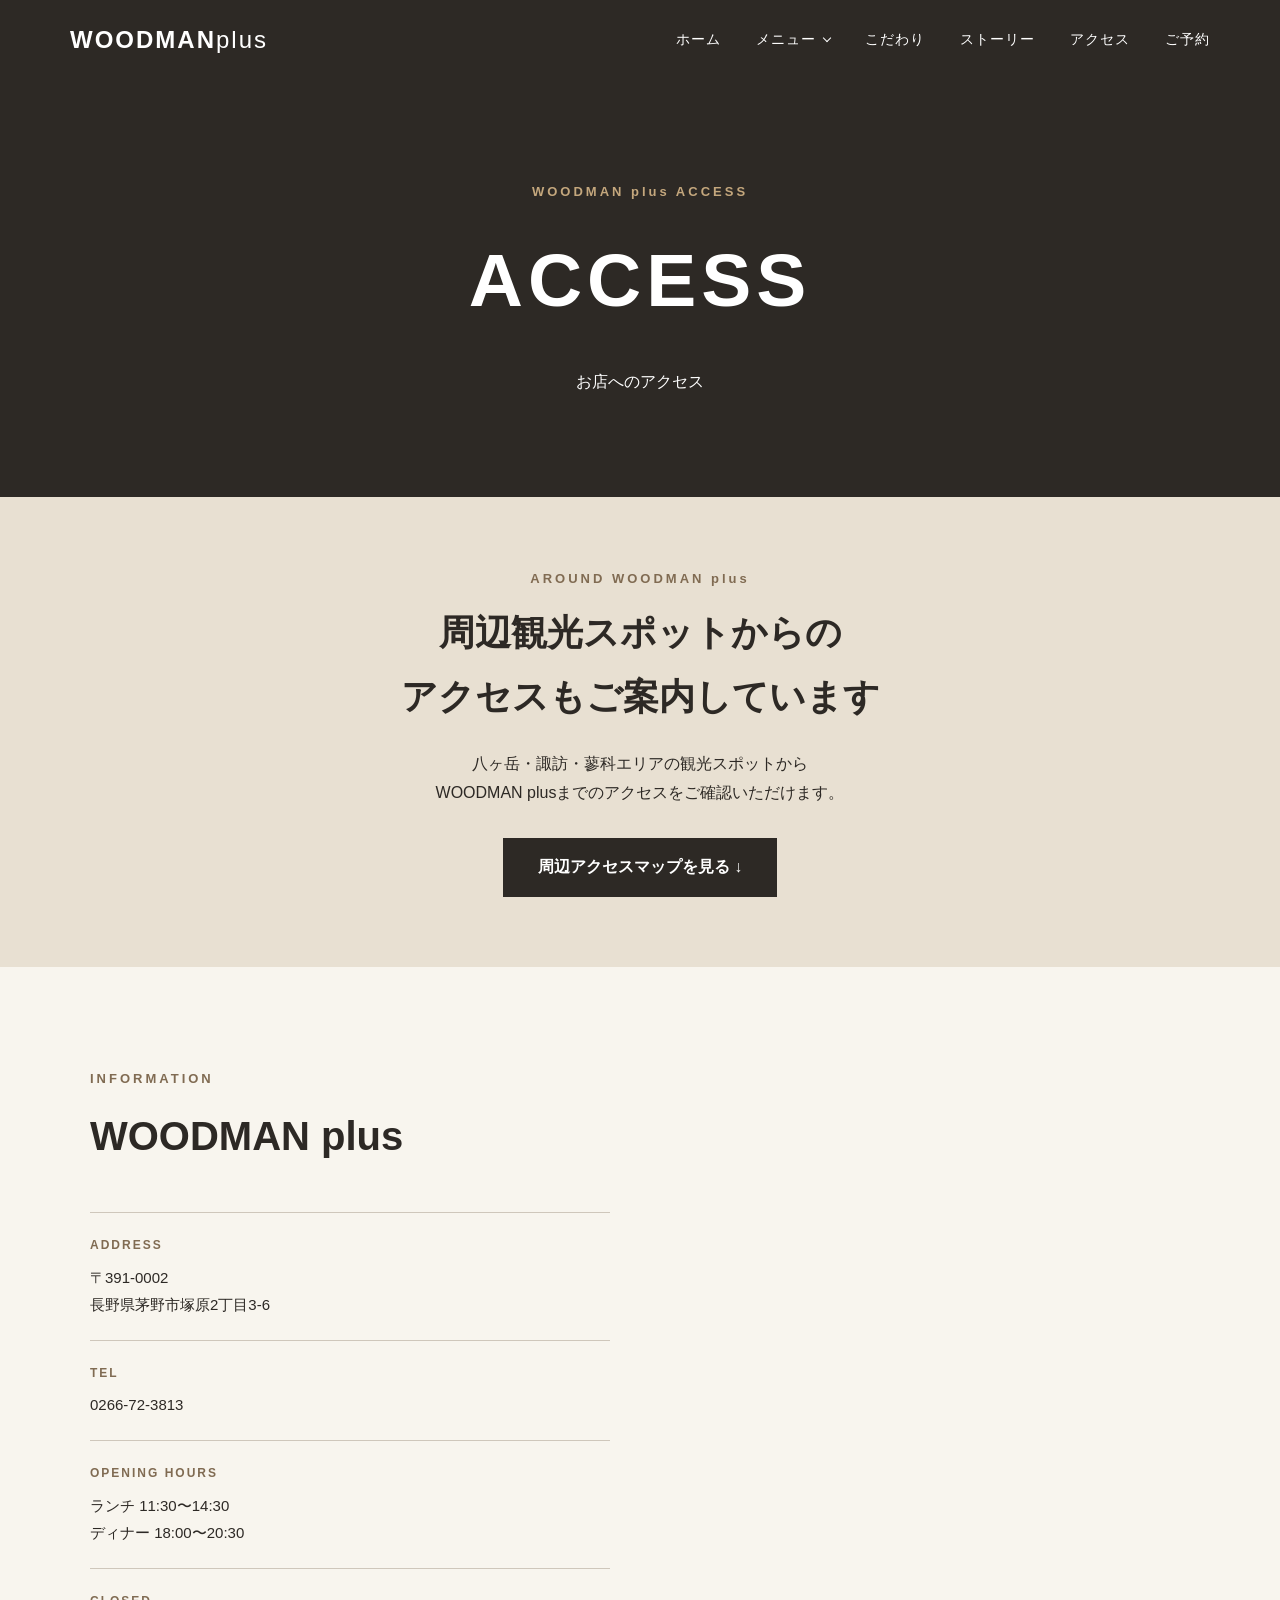
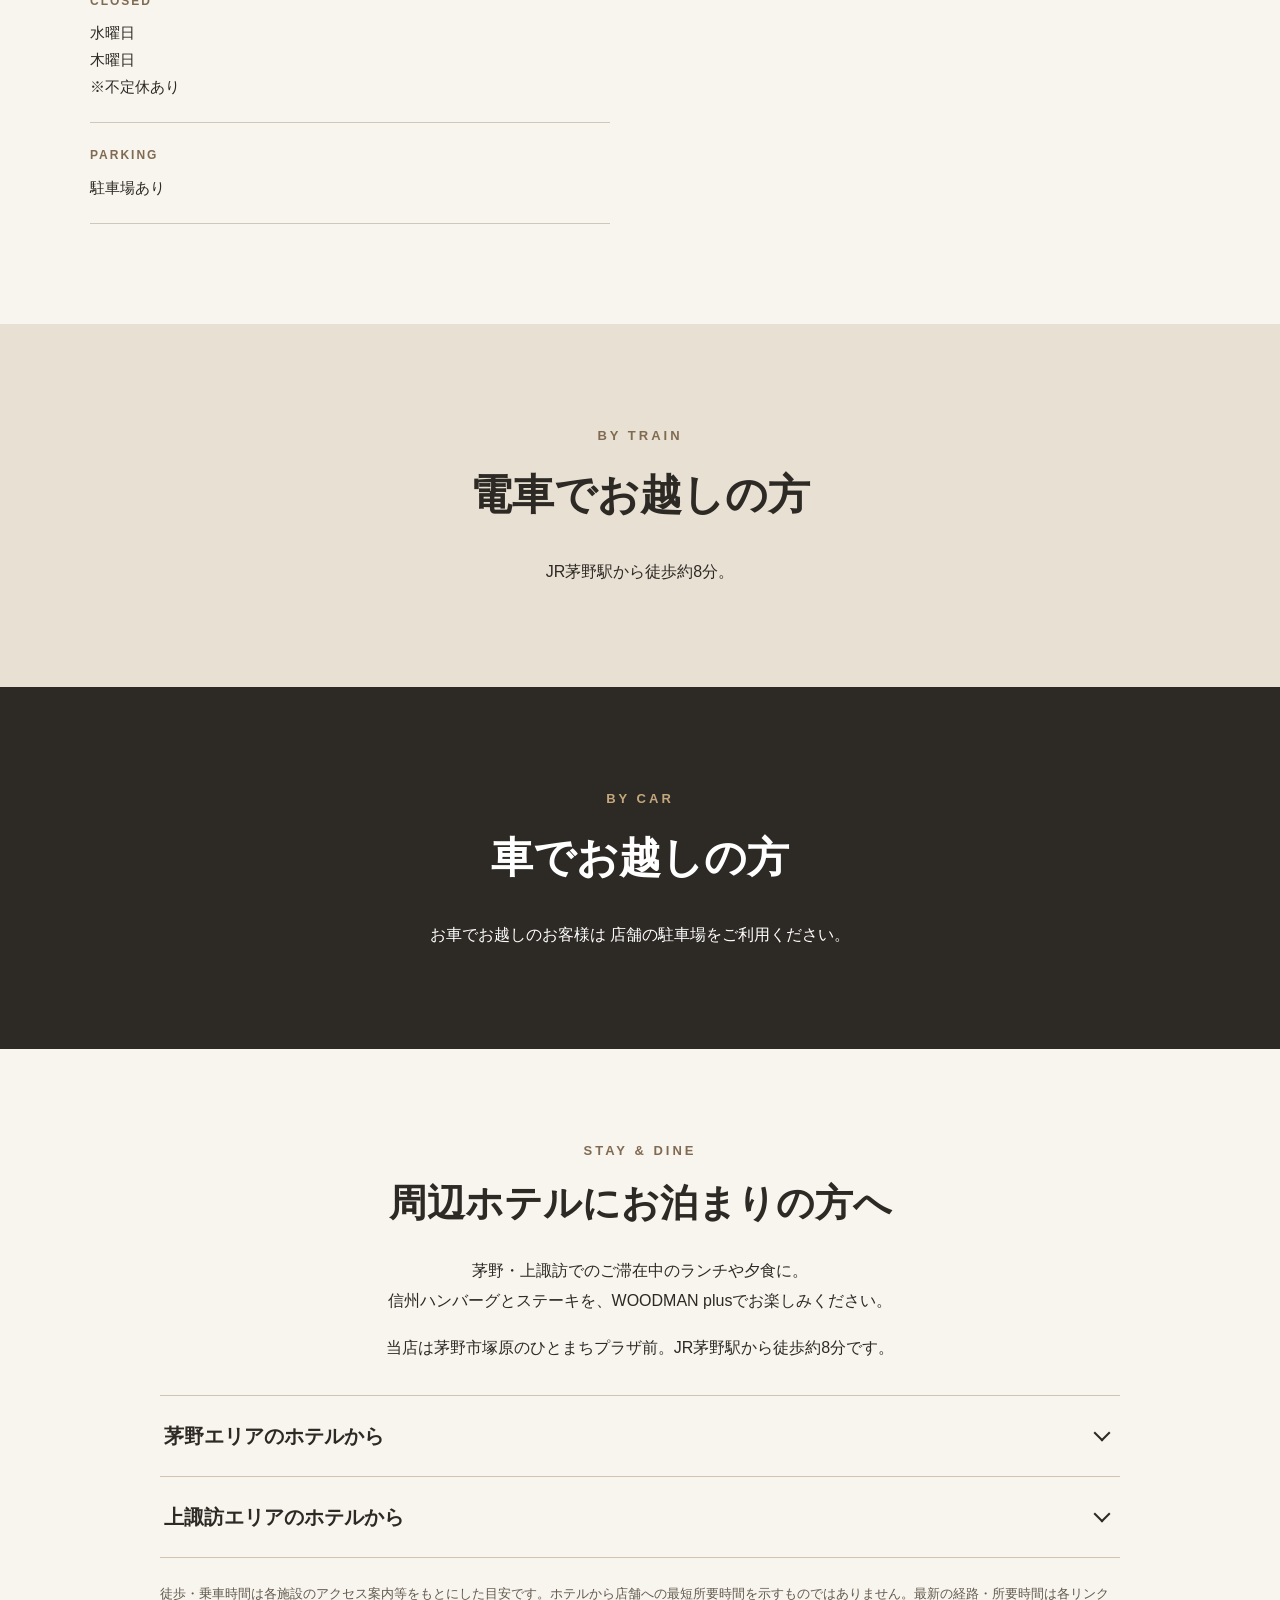
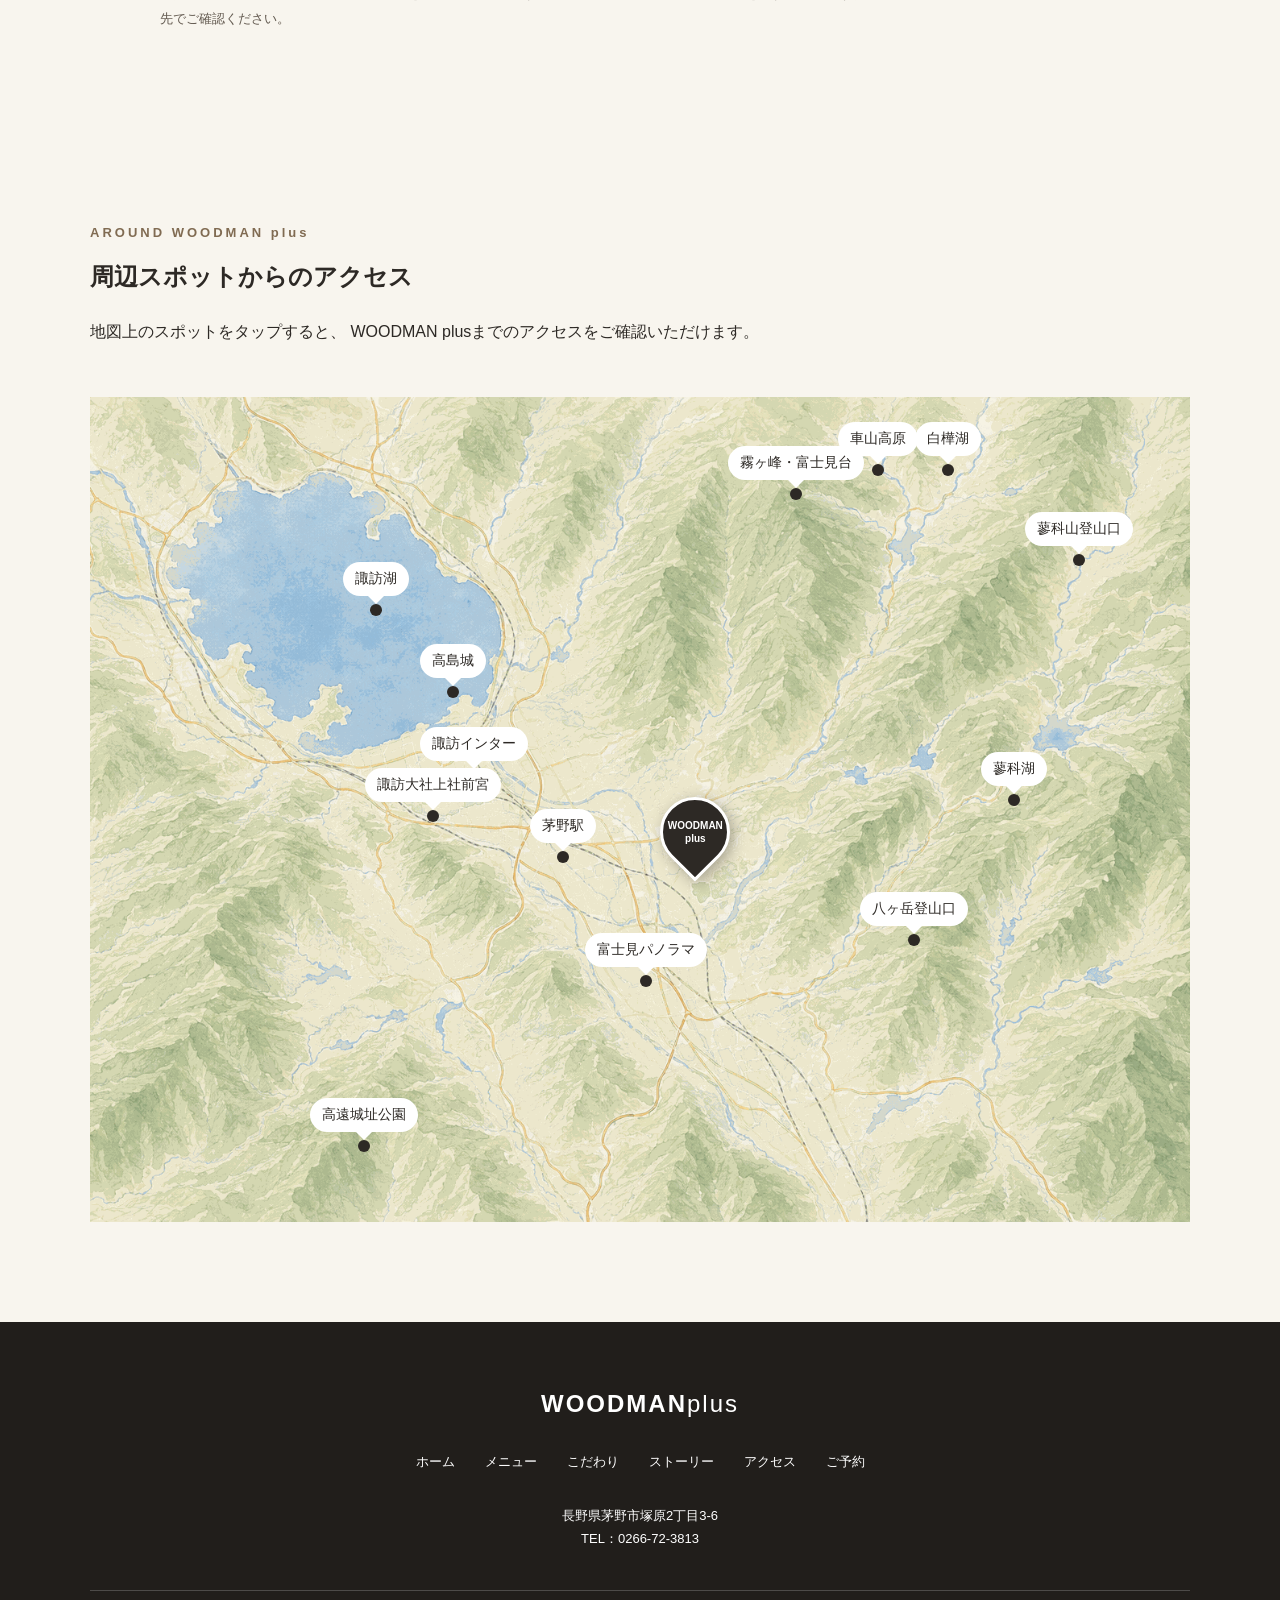
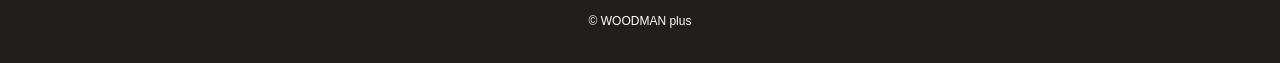
==== commit 339e7e51: "Add directions from nearby hotels" ====
--- a/access.html
+++ b/access.html
@@ -296,6 +296,75 @@
     </section>
 
 
+    <!-- 周辺ホテルからのアクセス -->
+    <section class="hotel-access" id="nearbyHotels" aria-labelledby="hotelAccessTitle">
+        <div class="hotel-access-inner">
+            <p class="section-label">STAY &amp; DINE</p>
+            <h2 id="hotelAccessTitle">周辺ホテルにお泊まりの方へ</h2>
+            <p class="hotel-access-intro">茅野・上諏訪でのご滞在中のランチや夕食に。<br>信州ハンバーグとステーキを、WOODMAN plusでお楽しみください。</p>
+            <p class="hotel-access-location">当店は茅野市塚原のひとまちプラザ前。JR茅野駅から徒歩約8分です。</p>
+
+            <details class="hotel-access-group">
+                <summary>茅野エリアのホテルから<span class="hotel-access-toggle" aria-hidden="true"></span></summary>
+                <div class="hotel-access-list">
+                    <article class="hotel-access-card">
+                        <h3>ホテルわかみず・ビジネス旅館わかみず</h3>
+                        <p>茅野駅までは徒歩約5分。駅から当店までは徒歩約8分です。直接の道順は、経路検索でご確認いただけます。</p>
+                        <a class="text-link" href="https://www.google.com/maps/dir/?api=1&amp;origin=ホテルわかみず+長野県茅野市仲町12-7&amp;destination=WOODMAN+plus+長野県茅野市塚原2丁目3-6&amp;travelmode=walking" target="_blank" rel="noopener noreferrer">徒歩の経路を見る<span class="hotel-access-sr-only">（ホテルわかみずから・新しいタブで開きます）</span> →</a>
+                    </article>
+                    <article class="hotel-access-card">
+                        <h3>ちのステーションホテル</h3>
+                        <p>茅野駅までは徒歩約2分。駅から当店までは徒歩約8分です。ご宿泊中のお食事に、散策を兼ねてお立ち寄りください。</p>
+                        <a class="text-link" href="https://www.google.com/maps/dir/?api=1&amp;origin=ちのステーションホテル+長野県茅野市ちの3556-1&amp;destination=WOODMAN+plus+長野県茅野市塚原2丁目3-6&amp;travelmode=walking" target="_blank" rel="noopener noreferrer">徒歩の経路を見る<span class="hotel-access-sr-only">（ちのステーションホテルから・新しいタブで開きます）</span> →</a>
+                    </article>
+                    <article class="hotel-access-card">
+                        <h3>ホテルちの</h3>
+                        <p>茅野駅までは徒歩約13分。駅から当店までは徒歩約8分です。ホテルから当店への直接の道順は、経路検索でご確認ください。</p>
+                        <a class="text-link" href="https://www.google.com/maps/dir/?api=1&amp;origin=ホテルちの+長野県茅野市宮川4395-1&amp;destination=WOODMAN+plus+長野県茅野市塚原2丁目3-6&amp;travelmode=walking" target="_blank" rel="noopener noreferrer">徒歩の経路を見る<span class="hotel-access-sr-only">（ホテルちのから・新しいタブで開きます）</span> →</a>
+                    </article>
+                    <article class="hotel-access-card">
+                        <h3>カンデオホテルズ茅野</h3>
+                        <p>お車・タクシーでお越しの際は、当店への直接の経路をご確認ください。タクシーでは「茅野市塚原2丁目3-6、ひとまちプラザ前のウッドマンplus」とお伝えいただけます。</p>
+                        <a class="text-link" href="https://www.google.com/maps/dir/?api=1&amp;origin=カンデオホテルズ茅野+長野県茅野市中沖2-7&amp;destination=WOODMAN+plus+長野県茅野市塚原2丁目3-6&amp;travelmode=driving" target="_blank" rel="noopener noreferrer">車の経路・所要時間を見る<span class="hotel-access-sr-only">（カンデオホテルズ茅野から・新しいタブで開きます）</span> →</a>
+                    </article>
+                </div>
+            </details>
+
+            <details class="hotel-access-group">
+                <summary>上諏訪エリアのホテルから<span class="hotel-access-toggle" aria-hidden="true"></span></summary>
+                <div class="hotel-access-list">
+                    <p class="hotel-access-train">上諏訪駅からは、JR中央本線の茅野・甲府方面の普通列車で茅野駅へ約6分。茅野駅から当店まで徒歩約8分です。列車の待ち時間・駅構内の移動時間は別途かかります。</p>
+                    <article class="hotel-access-card">
+                        <h3>ホテルルートイン上諏訪</h3>
+                        <p>ホテルから上諏訪駅まで徒歩約5分。茅野駅まで電車をご利用いただき、駅から徒歩でお越しいただけます。</p>
+                        <a class="text-link" href="https://www.google.com/maps/dir/?api=1&amp;origin=ホテルルートイン上諏訪+長野県諏訪市湖岸通り4-9-25&amp;destination=WOODMAN+plus+長野県茅野市塚原2丁目3-6&amp;travelmode=transit" target="_blank" rel="noopener noreferrer">電車・徒歩の経路を見る<span class="hotel-access-sr-only">（ホテルルートイン上諏訪から・新しいタブで開きます）</span> →</a>
+                    </article>
+                    <article class="hotel-access-card">
+                        <h3>ネオステーションホテル上諏訪</h3>
+                        <p>ホテルから上諏訪駅まで徒歩約6分。JR中央本線で茅野駅へ移動し、当店へお越しください。</p>
+                        <a class="text-link" href="https://www.google.com/maps/dir/?api=1&amp;origin=ネオステーションホテル上諏訪+長野県諏訪市大手2-17-12&amp;destination=WOODMAN+plus+長野県茅野市塚原2丁目3-6&amp;travelmode=transit" target="_blank" rel="noopener noreferrer">電車・徒歩の経路を見る<span class="hotel-access-sr-only">（ネオステーションホテル上諏訪から・新しいタブで開きます）</span> →</a>
+                    </article>
+                    <article class="hotel-access-card">
+                        <h3>諏訪シティホテル成田屋</h3>
+                        <p>ホテルから上諏訪駅まで徒歩約2分。電車で茅野駅へ、下車後は徒歩で当店へお越しいただけます。</p>
+                        <a class="text-link" href="https://www.google.com/maps/dir/?api=1&amp;origin=諏訪シティホテル成田屋+長野県諏訪市大手1-14-5&amp;destination=WOODMAN+plus+長野県茅野市塚原2丁目3-6&amp;travelmode=transit" target="_blank" rel="noopener noreferrer">電車・徒歩の経路を見る<span class="hotel-access-sr-only">（諏訪シティホテル成田屋から・新しいタブで開きます）</span> →</a>
+                    </article>
+                    <article class="hotel-access-card">
+                        <h3>ルーピアイン南湖</h3>
+                        <p>ホテルから上諏訪駅まで徒歩約3分。上諏訪でのご滞在中に、電車で茅野へ足を延ばしてのお食事はいかがでしょうか。</p>
+                        <a class="text-link" href="https://www.google.com/maps/dir/?api=1&amp;origin=ルーピアイン南湖+長野県諏訪市湖岸通り3-3-4&amp;destination=WOODMAN+plus+長野県茅野市塚原2丁目3-6&amp;travelmode=transit" target="_blank" rel="noopener noreferrer">電車・徒歩の経路を見る<span class="hotel-access-sr-only">（ルーピアイン南湖から・新しいタブで開きます）</span> →</a>
+                    </article>
+                    <article class="hotel-access-card">
+                        <h3>ビジネスホテル シェ・モア</h3>
+                        <p>ホテルから上諏訪駅まで徒歩約3分。JR中央本線で茅野駅へ移動し、下車後は徒歩で当店へお越しください。</p>
+                        <a class="text-link" href="https://www.google.com/maps/dir/?api=1&amp;origin=ビジネスホテル+シェモア+長野県諏訪市湖岸通り4-12-1&amp;destination=WOODMAN+plus+長野県茅野市塚原2丁目3-6&amp;travelmode=transit" target="_blank" rel="noopener noreferrer">電車・徒歩の経路を見る<span class="hotel-access-sr-only">（ビジネスホテル シェ・モアから・新しいタブで開きます）</span> →</a>
+                    </article>
+                </div>
+            </details>
+            <p class="hotel-access-note">徒歩・乗車時間は各施設のアクセス案内等をもとにした目安です。ホテルから店舗への最短所要時間を示すものではありません。最新の経路・所要時間は各リンク先でご確認ください。</p>
+        </div>
+    </section>
+
     <!-- =========================
          周辺からのアクセスマップ
     ========================= -->
--- a/css/style.css
+++ b/css/style.css
@@ -1371,6 +1371,35 @@
     color: #c4a77d;
 }
 
+
+/* ---------- 周辺ホテルからのアクセス ---------- */
+.hotel-access { padding: 90px 24px; background: #f8f5ee; scroll-margin-top: 100px; }
+.hotel-access-inner { max-width: 960px; margin: 0 auto; }
+.hotel-access .section-label { text-align: center; margin-bottom: 12px; }
+.hotel-access h2 { font-size: clamp(24px, 4vw, 38px); text-align: center; margin-bottom: 24px; line-height: 1.5; }
+.hotel-access-intro, .hotel-access-location { text-align: center; line-height: 1.9; }
+.hotel-access-location { margin: 16px 0 32px; }
+.hotel-access-group { border-top: 1px solid #cfc3b2; }
+.hotel-access-group:last-of-type { border-bottom: 1px solid #cfc3b2; }
+.hotel-access-group summary { padding: 24px 4px; display: flex; align-items: center; justify-content: space-between; gap: 20px; font-size: 20px; font-weight: bold; line-height: 1.6; cursor: pointer; list-style: none; }
+.hotel-access-group summary::-webkit-details-marker { display: none; }
+.hotel-access-toggle { width: 12px; height: 12px; border-right: 2px solid currentColor; border-bottom: 2px solid currentColor; transform: rotate(45deg); flex-shrink: 0; margin: -6px 8px 0 0; }
+.hotel-access-group[open] .hotel-access-toggle { transform: rotate(225deg); margin-top: 6px; }
+.hotel-access-list { padding: 0 4px 24px; }
+.hotel-access-card { padding: 24px 0; border-top: 1px solid #e2d9cb; }
+.hotel-access-card h3 { font-size: 19px; line-height: 1.6; margin-bottom: 12px; }
+.hotel-access-card p, .hotel-access-train { line-height: 1.9; margin-bottom: 16px; }
+.hotel-access-card .text-link { display: inline-block; max-width: 100%; line-height: 1.8; overflow-wrap: anywhere; }
+.hotel-access-train { padding: 20px; background: #eee8de; border-radius: 4px; }
+.hotel-access-note { margin-top: 24px; font-size: 13px; color: #62594f; line-height: 1.9; }
+.hotel-access-home-link { display: block; width: fit-content; max-width: 100%; margin-top: 16px; line-height: 1.8; }
+.hotel-access-group summary:focus-visible, .hotel-access a:focus-visible { outline: 3px solid #806b52; outline-offset: 5px; }
+.hotel-access-sr-only { position: absolute; width: 1px; height: 1px; padding: 0; margin: -1px; overflow: hidden; clip-path: inset(50%); white-space: nowrap; border: 0; }
+@media (max-width: 600px) {
+    .hotel-access { padding: 60px 20px; }
+    .hotel-access-group summary { font-size: 17px; padding: 22px 0; }
+    .hotel-access-card h3 { font-size: 18px; }
+}
 
 /* ---------- 営業カレンダー ---------- */
 
@@ -3187,10 +3216,38 @@
 
 .menu-category{scroll-margin-top:100px}
 
+/* 後から写真を入れる枠。読み込めるまでは空白にしておく */
+.replaceable-photo img {
+    visibility: hidden;
+    object-position: var(--photo-position, center);
+}
+
+.replaceable-photo.image-ready img {
+    visibility: visible;
+}
+
+.commitment-image.replaceable-photo {
+    min-height: 550px;
+    background: #f8f5ee;
+}
+
+@media (max-width: 768px) {
+    .commitment-image.replaceable-photo {
+        min-height: 300px;
+    }
+}
+
 /* 画像がないアクセス詳細にも写真分の余白を確保する */
 .spot-photo-space {
     height: 220px;
     background: #ffffff;
+}
+
+.spot-detail-card .spot-photo-space img {
+    display: block;
+    width: 100%;
+    height: 220px;
+    object-fit: cover;
 }
 
 /* 信州の食材は文章を左、余白を右にする */
@@ -3274,7 +3331,7 @@
     }
 }
 
-@media (max-width:768px) and (orientation:portrait) {
+@media (max-width:768px)  {
     .spot-detail-card .spot-close { top:8px; right:8px; }
 }
 @media (max-width:768px) and (pointer:fine) {
@@ -3287,3 +3344,10 @@
         font-size: 21px;
     }
 }
+
+/* 金額の「税込み」部分を小さくする設定 */
+.tax-price {
+    font-size: 0.8em;        /* 通常より少し小さくする（0.7em〜0.8emあたりがおすすめ） */
+    color: #666666;          /* お好みで文字の色を少し薄いグレーにすると、よりメインの金額が引き立ちます */
+    margin-left: 4px;        /* 左側に少しだけ隙間をあける */
+}
